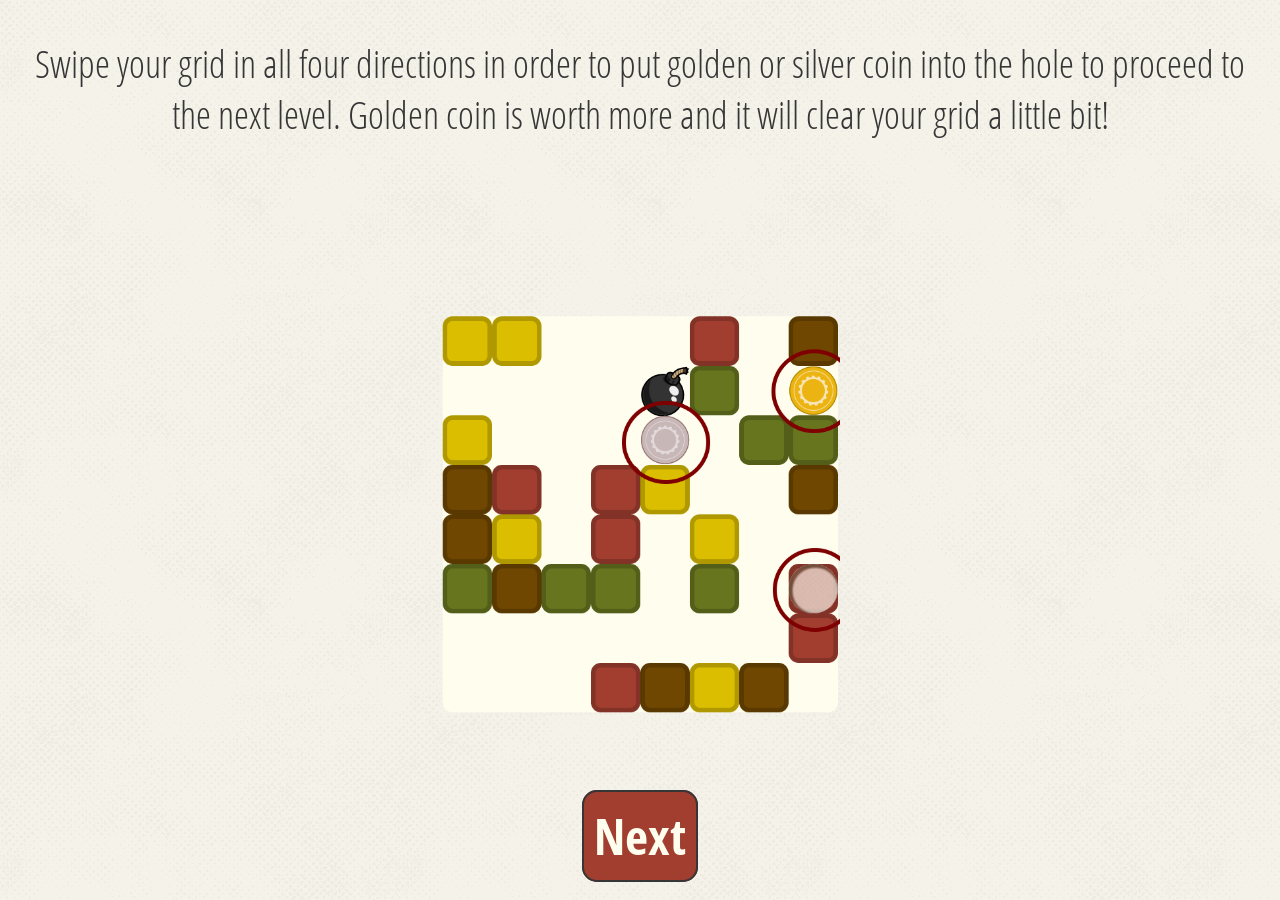
==== index.html @ 8c73f97e "urls changed for google play store urls" ====
<html ng-app>
<head>

	<!--
	Author: Jan Horvat (jan.horvat@gmail.com)
	Version: 0.2 (July 2014)
	-->

	<!--<meta name="viewport" content="width=device-width, initial-scale=1">-->
	<meta name="viewport" content="width=device-width, initial-scale=1.0, minimum-scale=1.0, maximum-scale=1.0, user-scalable=no" />

	<meta content="text/html;charset=utf-8" http-equiv="Content-Type">
	<meta content="utf-8" http-equiv="encoding">

	<link rel="stylesheet" href="css/app.css">
	<link href="css/fonts/font-awesome.min.css" rel="stylesheet">
	<title>Sieve Master</title>
	<style>

	</style>
</head>
<body>
<div class="wrapper">

	<div id="consoleWrapper">
		<table>
			<tr>
				<td class="left"><img id="logo" src="res/icon.png" width="30"/></td>
				<td><span id="appTitle">Sieve Master</span></td>
				<td class="right">
					<div class="consoleButton" id="buttonMenu"><i class="fa fa-ellipsis-v"></i></div>
				</td>
			</tr>
		</table>
	</div>

	<div id="grid" class="inactive"><div id="notification"></div></div>

	<div id="scoresWrapper">
		<div id="squaresBar">
			<div style="float: left;" class="consoleSmallSquare">
				Scores<br><div id="scoreCount">0</div>
			</div>
			<div style="float: center;" class="consoleSmallSquare">
				Best<br><div id="bestScores">0</div>
			</div>
			<div style="float: right;" class="consoleSmallSquare">
				Level<br><div id="level">1</div>
			</div>
		</div>
	</div>

	<div id="menu">
		<div class="popupInside">
			<div class="menuButton" id="buttonRestart" style="margin-top: 30px;">Restart</div><br>
			<div class="menuButton" id="buttonHelp">How to play</div><br>
			<div class="menuButton" id="buttonSound">Sounds ON</div><br>
			<div class="menuButton" id="buttonMusic">Music OFF</div><br>
			<div class="menuButton" id="buttonShare">Share</div><br>
			<div class="menuButton" id="buttonCloseMenu">Close menu</div>
			<div class="footerWrapper">
				<div class="footerInside">
					<a href="#" onclick="window.open('https://www.linkedin.com/pub/jan-horvat/47/291/590', '_system', 'location=yes');">Jan Horvat</a> ·
					<a href="#" onclick="window.open('https://www.linkedin.com/profile/view?id=178273059', '_system', 'location=yes');">Matic Verbančič</a> ·
					<a href="#" onclick="window.open('https://www.facebook.com/jan.zmitek?fref=ts', '_system', 'location=yes');">Jan Žmitek (music)</a>
				</div>
			</div>
		</div>
	</div>

	<div id="restartConfirmation">
		<div class="restartQuestion">Restart the game?</div>
		<div style="clear:both;"></div>
		<span class="restartYes close">Yep</span>&nbsp;&nbsp;&nbsp;&nbsp;&nbsp;<span class="close">No</span>
		<div style="clear:both;"></div><br><br>
		<span class="buttonRate close"><img src="svg/star.svg" width="30" height="30"/> Rate on <span class="platform"></span> <img src="svg/star.svg" width="30" height="30"/></span>
	</div>

	<div id="exitConfirmation">
		<div class="restartQuestion">Exit app?</div>
		<div style="clear:both;"></div>
		<span class="exitYes close">Yep</span>&nbsp;&nbsp;&nbsp;&nbsp;&nbsp;<span class="close">No</span>
		<div style="clear:both;"></div><br><br>
		<span class="buttonRate close"><img src="svg/star.svg" width="30" height="30"/> Rate on <span class="platform"></span> <img src="svg/star.svg" width="30" height="30"/></span>
	</div>

	<div id="tutorial1">
		<div class="popupInside" id="proceed1">
			<p>Swipe your grid in all four directions in order to put golden or silver coin into the hole to proceed to the next level. Golden coin is worth more and it will clear your grid a little bit!</p>
			<img class="tutorialImage" src="tutorial/tutorial1.png" />
			<div style="clear:both;"></div>
			<div class="buttonWrapper">
				<span id="next1">Next</span>
			</div>
		</div>
	</div>
	<div id="tutorial2">
		<div class="popupInside" id="proceed2">
			<p>If at least 3 blocks are adjacent, you can clear them by tapping on them.</p>
			<img class="tutorialImage" src="tutorial/tutorial2.png" />
			<div style="clear:both;"></div>
			<div class="buttonWrapper">
				<span id="next2">Next</span>
			</div>
		</div>
	</div>
	<div id="tutorial3">
		<div class="popupInside" id="proceed3">
			<p>Use bombs to clear multiple blocks. Color bombs clears blocks of certain colour, while black bomb clears blocks around it.</p>
			<img class="tutorialImage" src="tutorial/tutorial3.png" />
			<div style="clear:both;"></div>
			<div class="buttonWrapper">
				<span class="close">Got it!</span>
			</div>
		</div>
	</div>

	<!--<div id="ads"></div>-->

</div>


<script type='text/javascript' src="phonegap.js"></script>
<script type='text/javascript' src="lib/jquery/jquery.1.11.1.min.js"></script>
<script type='text/javascript' src="lib/jquery.mobile/jquery.mobile.custom.min.js"></script>
<script type='text/javascript' src="lib/fastclick/fastclick.js"></script>
<script type='text/javascript' src="lib/jquery.touchSwipe/jquery.touchSwipe.min.js"></script>
<script type='text/javascript' src="lib/jquery.transit/jquery.transit.min.js"></script>
<script type='text/javascript' src="js/index.js"></script>
<script type='text/javascript' src="js/sounds.js"></script>
<script type='text/javascript' src="js/clears.js"></script>
<script type='text/javascript' src="js/movements.js"></script>
<script type='text/javascript' src="js/placements.js"></script>
<script type='text/javascript' src="js/levels.js"></script>
<script type='text/javascript' src="js/app.js"></script>
<script type="text/javascript"> window.deviceReady = 0; initialize(); </script>

</body>
</html>
---- css/app.css ----
@font-face {
	font-family: OpenSansCondensed;
    src: url(fonts/OpenSans-CondLight.ttf);
}

@font-face {
	font-family: OpenSansCondensed;
    src: url(fonts/OpenSans-CondBold.ttf);
    font-weight: bold;
}

body {
	font-family: 'OpenSansCondensed', sans-serif;
	margin: 0px;
	background-color: #fffeee;
	color: #363636;
	-webkit-tap-highlight-color: rgba(0,0,0,0);

}

.wrapper, .ui-mobile .ui-page {
	background-color: #fffeee;	
	background-image: url('bg.png');
}

#consoleWrapper {
	font-size: 24px;
	margin: 0px auto;
	margin-bottom: 0px;
	text-align: center;
	padding: 5px 10px;
	background-color: #A23E2F;
	box-shadow: 0px 0px 5px 0px #6d5b45;
}

#appTitle {
	font-weight: bold;
		color: #fffeee;
}

table { 
	width: 100%; 
}

td { 
	float: left; 
}

td.right { 
	float: right; 
	color: #fffeee;
}​

.notLast {
	margin-right: 3%;
}

#scoresWrapper {
	background-color: #A23E2F;
	margin: 0 auto; 
	position: absolute; 
	box-shadow: 0px 0px 5px 0px #6d5b45;
	bottom: 0px; 
	left: 0px; 
	width: 100%;
}

#squaresBar {
	padding: 10px;
	text-align: center;
}

.consoleSmallSquare {
	display: inline-block;
	width: 28%;
	padding: 0px 5px;
	background-color: #fffeee;
}

#scoreCount, #bestScores, #level {
	font-weight: bold;
}

#restartConfirmation, #exitConfirmation {
	position: absolute;
	width: 100%;
	height: 100%;
	text-align: center;
	background-image: url('bg.png');
	display: none;
	opacity: 0.9;
	top: 0px;
	z-index: 6;
}

.restartQuestion {
	margin-top: 20%;
	margin-bottom: 30px;
}

#tutorial1, #tutorial2, #tutorial3, #menu {
	position: absolute;
	width: 100%;
	height: 100%;
	text-align: center;
	background-image: url('bg.png');
	display: none;
	opacity: 1;
	top: 0px;
	z-index: 6;
	float: center;
}

.popupInside {
	margin: 15px;
}

.close, #next1, #next2 {
	font-weight: bold;
	border: 2px solid #363636;
	padding: 10px;
	background-color: #A23E2F;
	color: #fffeee;
	cursor: pointer;
}

.buttonWrapper {
	margin: 0 auto; 
	position: absolute; 
	bottom: 30px; 
	left: 0px; 
	width: 100%;
}

.tutorialImage {
	opacity: 10;
}

.menuButton {
	font-weight: bold;
	border: 2px solid #363636;
	background-color: #A23E2F;
	color: #fffeee;
	cursor: pointer;
	width: 70%;
	margin: 0px auto;
}

#notification {
	position: absolute;
	text-align: center;
	width: 100%;
	font-weight: bold;
	text-shadow: -1px 0 black, 0 1px black, 1px 0 black, 0 -1px black;
	color: #fffeee;
	right: 5px;
	z-index: 5;
	display: none;
}

#grid {
	width: 500px;
	height: 500px;
	background-color: #fffeee;
	margin: 0px auto;
	display: none;
}

.block {
	position:absolute;
	width:50px;
	height: 50px;
	z-index: 1;
	box-sizing:border-box;
	-moz-box-sizing:border-box;
	-webkit-box-sizing:border-box;
}

.nugget {
	z-index: 3;
}

.hole {
	position:absolute;
	width:50px;
	height: 50px;
	/*box-shadow: inset 5px 5px 5px 5px #6d5b45;*/
	background-image: url('bg.png');
	-moz-border-radius: 360px;
	border-radius: 360px;
	z-index: 2;
	opacity: 0.7;
}
		
.bomb {
	z-index: 3;
}

@-moz-keyframes appear {
	0% {
		transform: scale(0);    
		opacity: 0.75;
	}
	50% {
		transform: scale(1.2);    
		opacity: 1.0;
	}
	100% { 
		transform: scale(1);    
		opacity: 1.0;
	}
}

@-webkit-keyframes appear {
  from {
	-webkit-transform: scale(0);
	opacity: 0.75;
  }
  50% {
	-webkit-transform: scale(1.2);
	opacity: 1.0;
  }
  to { 
	-webkit-transform: scale(1);
	opacity: 1.0;
  }
}

.appear { 
	animation-name: appear; 
	animation-duration: 0.2s; 
	animation-iteration-count: 1;
	-webkit-animation-name: appear; 
	-webkit-animation-duration: 0.2s; 
	-webkit-animation-iteration-count: 1; 
}
	
@-moz-keyframes destroy {
	0% {
		transform: scale(1.0);    
		opacity: 0.75;
	}
	50% {
		transform: scale(1.3);    
		opacity: 1.0;
	}
	100% { 
		transform: scale(0);    
		opacity: 0.75;
	}
}

@-webkit-keyframes destroy {
	from {
		-webkit-transform: scale(1.0);
		opacity: 0.75;
	}
	50% {
		-webkit-transform: scale(1.3);
		opacity: 1;
	}
	to { 
		-webkit-transform: scale(0);
		opacity: 0.75;
	}
}

.destroy { 
	animation-name: destroy; 
	animation-duration: 0.5s; 
	animation-iteration-count: 1;
	-webkit-animation-name: destroy; 
	-webkit-animation-duration: 0.3s; 
	-webkit-animation-iteration-count: 1; 
}

.footerWrapper {
	background-color: #A23E2F;
	padding: 10px 0px;
	box-shadow: 0px 0px 5px 0px #6d5b45;
	margin: 0 auto; 
	position: absolute; 
	bottom: 0px; 
	left: 0px; 
	width: 100%;
}

.footerInside {
	color: #fffeee;
	margin: 0 auto;
}

.footerInside a {
	color: #fffeee;
	text-decoration: none;
}

/*#ads {
	margin: 0 auto;
	width: 100%;
	left: 0px;
	text-align:center;
	text-align:-webkit-center;
	position: absolute;
	bottom: 0px;
}*/

.clear {
	clear:both;
}

*:not(input):not(textarea) {
	-webkit-user-select: none; /* disable selection/Copy of UIWebView */
	-webkit-touch-callout: none; /* disable the IOS popup when long-press on a link */
}
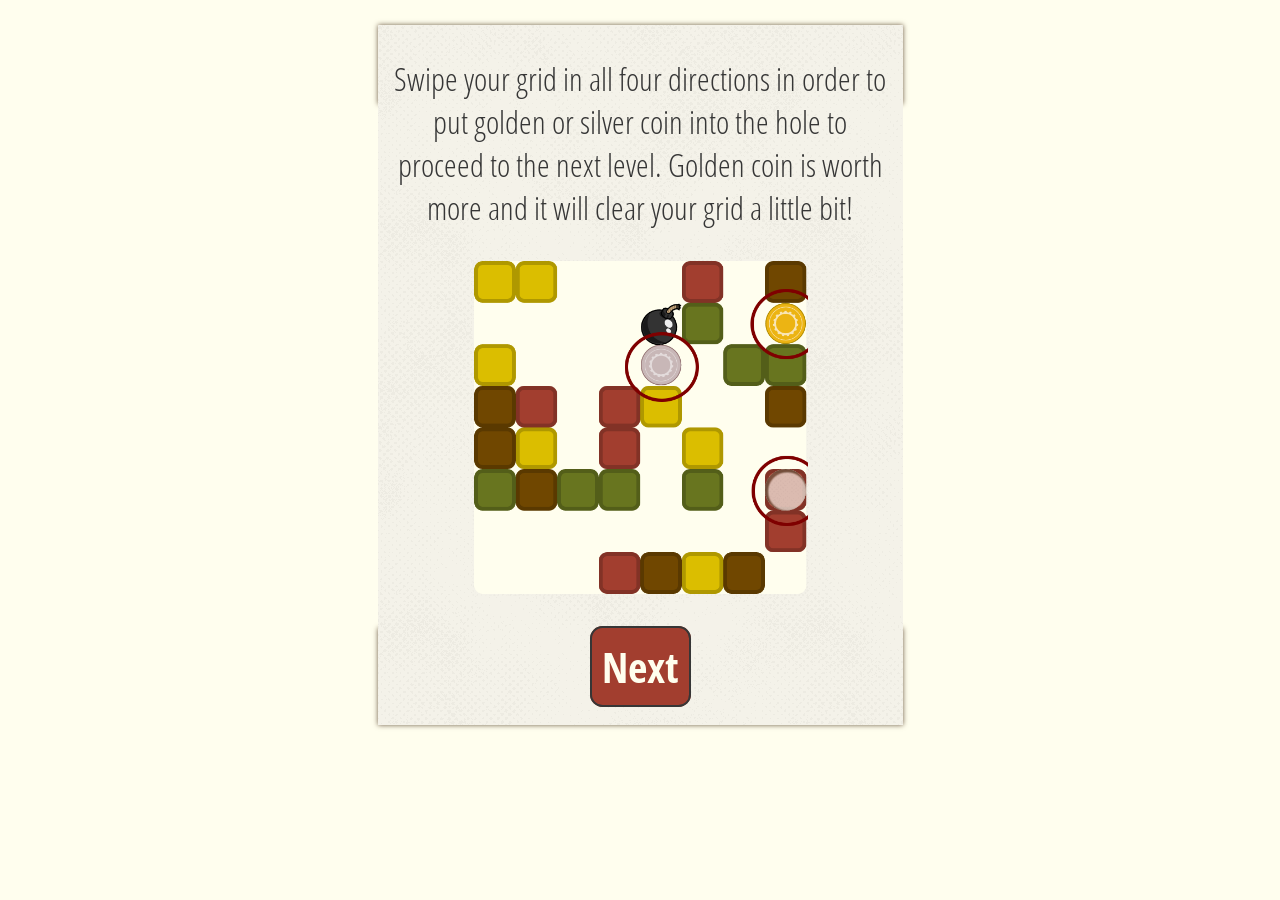
==== commit 5b0823f2: "fixed for desktop" ====
--- a/index.html
+++ b/index.html
@@ -20,6 +20,7 @@
 	</style>
 </head>
 <body>
+<div class="web-wrapper">
 <div class="wrapper">
 
 	<div id="consoleWrapper">
@@ -56,13 +57,11 @@
 			<div class="menuButton" id="buttonHelp">How to play</div><br>
 			<div class="menuButton" id="buttonSound">Sounds ON</div><br>
 			<div class="menuButton" id="buttonMusic">Music OFF</div><br>
-			<div class="menuButton" id="buttonShare">Share</div><br>
+			<!--<div class="menuButton" id="buttonShare">Share</div><br>-->
 			<div class="menuButton" id="buttonCloseMenu">Close menu</div>
 			<div class="footerWrapper">
 				<div class="footerInside">
-					<a href="#" onclick="window.open('https://www.linkedin.com/pub/jan-horvat/47/291/590', '_system', 'location=yes');">Jan Horvat</a> ·
-					<a href="#" onclick="window.open('https://www.linkedin.com/profile/view?id=178273059', '_system', 'location=yes');">Matic Verbančič</a> ·
-					<a href="#" onclick="window.open('https://www.facebook.com/jan.zmitek?fref=ts', '_system', 'location=yes');">Jan Žmitek (music)</a>
+					<a href="#" onclick="window.open('https://www.linkedin.com/pub/jan-horvat/47/291/590', '_system', 'location=yes');">Jan Horvat</a>
 				</div>
 			</div>
 		</div>
@@ -72,8 +71,8 @@
 		<div class="restartQuestion">Restart the game?</div>
 		<div style="clear:both;"></div>
 		<span class="restartYes close">Yep</span>&nbsp;&nbsp;&nbsp;&nbsp;&nbsp;<span class="close">No</span>
-		<div style="clear:both;"></div><br><br>
-		<span class="buttonRate close"><img src="svg/star.svg" width="30" height="30"/> Rate on <span class="platform"></span> <img src="svg/star.svg" width="30" height="30"/></span>
+		<!--<div style="clear:both;"></div><br><br>
+		<span class="buttonRate close"><img src="svg/star.svg" width="30" height="30"/> Rate on <span class="platform"></span> <img src="svg/star.svg" width="30" height="30"/></span>-->
 	</div>
 
 	<div id="exitConfirmation">
@@ -118,9 +117,10 @@
 	<!--<div id="ads"></div>-->
 
 </div>
+</div>
 
 
-<script type='text/javascript' src="phonegap.js"></script>
+<!--<script type='text/javascript' src="phonegap.js"></script>-->
 <script type='text/javascript' src="lib/jquery/jquery.1.11.1.min.js"></script>
 <script type='text/javascript' src="lib/jquery.mobile/jquery.mobile.custom.min.js"></script>
 <script type='text/javascript' src="lib/fastclick/fastclick.js"></script>
--- a/css/app.css
+++ b/css/app.css
@@ -18,8 +18,14 @@
 
 }
 
+.web-wrapper {
+	max-width: 525px;
+	margin: 0 auto;
+	padding: 25px;
+}
+
 .wrapper, .ui-mobile .ui-page {
-	background-color: #fffeee;	
+	background-color: #fffeee;
 	background-image: url('bg.png');
 }
 
@@ -38,16 +44,16 @@
 		color: #fffeee;
 }
 
-table { 
-	width: 100%; 
-}
-
-td { 
-	float: left; 
-}
-
-td.right { 
-	float: right; 
+table {
+	width: 100%;
+}
+
+td {
+	float: left;
+}
+
+td.right {
+	float: right;
 	color: #fffeee;
 }​
 
@@ -57,11 +63,11 @@
 
 #scoresWrapper {
 	background-color: #A23E2F;
-	margin: 0 auto; 
-	position: absolute; 
+	margin: 0 auto;
+
 	box-shadow: 0px 0px 5px 0px #6d5b45;
-	bottom: 0px; 
-	left: 0px; 
+	bottom: 0px;
+	left: 0px;
 	width: 100%;
 }
 
@@ -84,7 +90,10 @@
 #restartConfirmation, #exitConfirmation {
 	position: absolute;
 	width: 100%;
+	max-width: 525px;
 	height: 100%;
+	max-height: 700px;
+	margin-top: 25px;
 	text-align: center;
 	background-image: url('bg.png');
 	display: none;
@@ -102,6 +111,9 @@
 	position: absolute;
 	width: 100%;
 	height: 100%;
+	max-width: 525px;
+	max-height: 700px;
+	margin-top: 25px;
 	text-align: center;
 	background-image: url('bg.png');
 	display: none;
@@ -125,10 +137,10 @@
 }
 
 .buttonWrapper {
-	margin: 0 auto; 
-	position: absolute; 
-	bottom: 30px; 
-	left: 0px; 
+	margin: 0 auto;
+	position: absolute;
+	bottom: 30px;
+	left: 0px;
 	width: 100%;
 }
 
@@ -191,22 +203,22 @@
 	z-index: 2;
 	opacity: 0.7;
 }
-		
+
 .bomb {
 	z-index: 3;
 }
 
 @-moz-keyframes appear {
 	0% {
-		transform: scale(0);    
+		transform: scale(0);
 		opacity: 0.75;
 	}
 	50% {
-		transform: scale(1.2);    
+		transform: scale(1.2);
 		opacity: 1.0;
 	}
-	100% { 
-		transform: scale(1);    
+	100% {
+		transform: scale(1);
 		opacity: 1.0;
 	}
 }
@@ -220,32 +232,32 @@
 	-webkit-transform: scale(1.2);
 	opacity: 1.0;
   }
-  to { 
+  to {
 	-webkit-transform: scale(1);
 	opacity: 1.0;
   }
 }
 
-.appear { 
-	animation-name: appear; 
-	animation-duration: 0.2s; 
+.appear {
+	animation-name: appear;
+	animation-duration: 0.2s;
 	animation-iteration-count: 1;
-	-webkit-animation-name: appear; 
-	-webkit-animation-duration: 0.2s; 
-	-webkit-animation-iteration-count: 1; 
-}
-	
+	-webkit-animation-name: appear;
+	-webkit-animation-duration: 0.2s;
+	-webkit-animation-iteration-count: 1;
+}
+
 @-moz-keyframes destroy {
 	0% {
-		transform: scale(1.0);    
+		transform: scale(1.0);
 		opacity: 0.75;
 	}
 	50% {
-		transform: scale(1.3);    
+		transform: scale(1.3);
 		opacity: 1.0;
 	}
-	100% { 
-		transform: scale(0);    
+	100% {
+		transform: scale(0);
 		opacity: 0.75;
 	}
 }
@@ -259,29 +271,29 @@
 		-webkit-transform: scale(1.3);
 		opacity: 1;
 	}
-	to { 
+	to {
 		-webkit-transform: scale(0);
 		opacity: 0.75;
 	}
 }
 
-.destroy { 
-	animation-name: destroy; 
-	animation-duration: 0.5s; 
+.destroy {
+	animation-name: destroy;
+	animation-duration: 0.5s;
 	animation-iteration-count: 1;
-	-webkit-animation-name: destroy; 
-	-webkit-animation-duration: 0.3s; 
-	-webkit-animation-iteration-count: 1; 
+	-webkit-animation-name: destroy;
+	-webkit-animation-duration: 0.3s;
+	-webkit-animation-iteration-count: 1;
 }
 
 .footerWrapper {
 	background-color: #A23E2F;
 	padding: 10px 0px;
 	box-shadow: 0px 0px 5px 0px #6d5b45;
-	margin: 0 auto; 
-	position: absolute; 
-	bottom: 0px; 
-	left: 0px; 
+	margin: 0 auto;
+	position: absolute;
+	bottom: 0px;
+	left: 0px;
 	width: 100%;
 }
 
@@ -312,4 +324,4 @@
 *:not(input):not(textarea) {
 	-webkit-user-select: none; /* disable selection/Copy of UIWebView */
 	-webkit-touch-callout: none; /* disable the IOS popup when long-press on a link */
-} 
+}
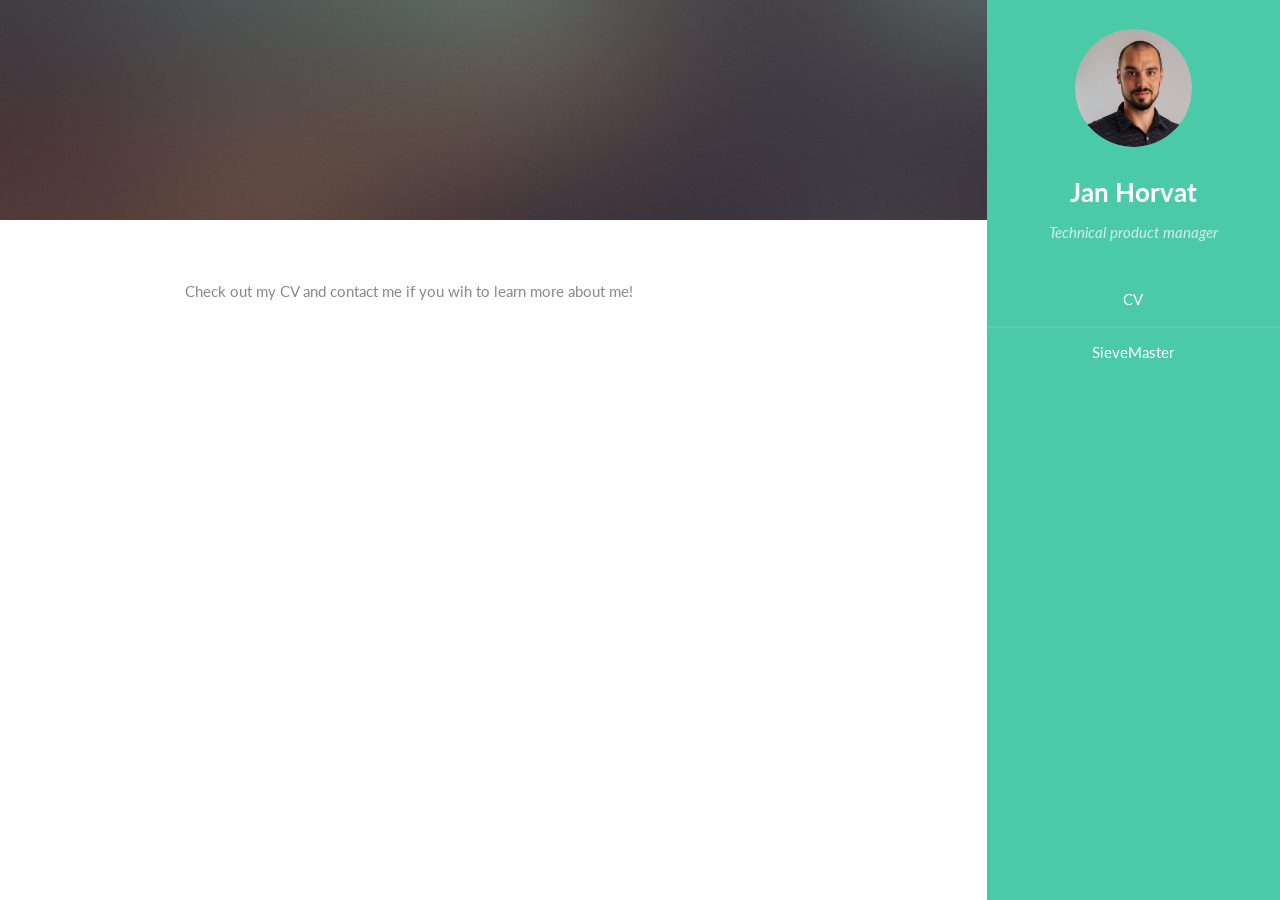
==== commit caac05dc: "personal homepage added in front of game" ====
--- a/index.html
+++ b/index.html
@@ -1,139 +1,44 @@
-<html ng-app>
-<head>
-
-	<!--
-	Author: Jan Horvat (jan.horvat@gmail.com)
-	Version: 0.2 (July 2014)
-	-->
-
-	<!--<meta name="viewport" content="width=device-width, initial-scale=1">-->
-	<meta name="viewport" content="width=device-width, initial-scale=1.0, minimum-scale=1.0, maximum-scale=1.0, user-scalable=no" />
-
-	<meta content="text/html;charset=utf-8" http-equiv="Content-Type">
-	<meta content="utf-8" http-equiv="encoding">
-
-	<link rel="stylesheet" href="css/app.css">
-	<link href="css/fonts/font-awesome.min.css" rel="stylesheet">
-	<title>Sieve Master</title>
-	<style>
-
-	</style>
-</head>
-<body>
-<div class="web-wrapper">
-<div class="wrapper">
-
-	<div id="consoleWrapper">
-		<table>
-			<tr>
-				<td class="left"><img id="logo" src="res/icon.png" width="30"/></td>
-				<td><span id="appTitle">Sieve Master</span></td>
-				<td class="right">
-					<div class="consoleButton" id="buttonMenu"><i class="fa fa-ellipsis-v"></i></div>
-				</td>
-			</tr>
-		</table>
-	</div>
-
-	<div id="grid" class="inactive"><div id="notification"></div></div>
-
-	<div id="scoresWrapper">
-		<div id="squaresBar">
-			<div style="float: left;" class="consoleSmallSquare">
-				Scores<br><div id="scoreCount">0</div>
-			</div>
-			<div style="float: center;" class="consoleSmallSquare">
-				Best<br><div id="bestScores">0</div>
-			</div>
-			<div style="float: right;" class="consoleSmallSquare">
-				Level<br><div id="level">1</div>
-			</div>
-		</div>
-	</div>
-
-	<div id="menu">
-		<div class="popupInside">
-			<div class="menuButton" id="buttonRestart" style="margin-top: 30px;">Restart</div><br>
-			<div class="menuButton" id="buttonHelp">How to play</div><br>
-			<div class="menuButton" id="buttonSound">Sounds ON</div><br>
-			<div class="menuButton" id="buttonMusic">Music OFF</div><br>
-			<!--<div class="menuButton" id="buttonShare">Share</div><br>-->
-			<div class="menuButton" id="buttonCloseMenu">Close menu</div>
-			<div class="footerWrapper">
-				<div class="footerInside">
-					<a href="#" onclick="window.open('https://www.linkedin.com/pub/jan-horvat/47/291/590', '_system', 'location=yes');">Jan Horvat</a>
-				</div>
-			</div>
-		</div>
-	</div>
-
-	<div id="restartConfirmation">
-		<div class="restartQuestion">Restart the game?</div>
-		<div style="clear:both;"></div>
-		<span class="restartYes close">Yep</span>&nbsp;&nbsp;&nbsp;&nbsp;&nbsp;<span class="close">No</span>
-		<!--<div style="clear:both;"></div><br><br>
-		<span class="buttonRate close"><img src="svg/star.svg" width="30" height="30"/> Rate on <span class="platform"></span> <img src="svg/star.svg" width="30" height="30"/></span>-->
-	</div>
-
-	<div id="exitConfirmation">
-		<div class="restartQuestion">Exit app?</div>
-		<div style="clear:both;"></div>
-		<span class="exitYes close">Yep</span>&nbsp;&nbsp;&nbsp;&nbsp;&nbsp;<span class="close">No</span>
-		<div style="clear:both;"></div><br><br>
-		<span class="buttonRate close"><img src="svg/star.svg" width="30" height="30"/> Rate on <span class="platform"></span> <img src="svg/star.svg" width="30" height="30"/></span>
-	</div>
-
-	<div id="tutorial1">
-		<div class="popupInside" id="proceed1">
-			<p>Swipe your grid in all four directions in order to put golden or silver coin into the hole to proceed to the next level. Golden coin is worth more and it will clear your grid a little bit!</p>
-			<img class="tutorialImage" src="tutorial/tutorial1.png" />
-			<div style="clear:both;"></div>
-			<div class="buttonWrapper">
-				<span id="next1">Next</span>
-			</div>
-		</div>
-	</div>
-	<div id="tutorial2">
-		<div class="popupInside" id="proceed2">
-			<p>If at least 3 blocks are adjacent, you can clear them by tapping on them.</p>
-			<img class="tutorialImage" src="tutorial/tutorial2.png" />
-			<div style="clear:both;"></div>
-			<div class="buttonWrapper">
-				<span id="next2">Next</span>
-			</div>
-		</div>
-	</div>
-	<div id="tutorial3">
-		<div class="popupInside" id="proceed3">
-			<p>Use bombs to clear multiple blocks. Color bombs clears blocks of certain colour, while black bomb clears blocks around it.</p>
-			<img class="tutorialImage" src="tutorial/tutorial3.png" />
-			<div style="clear:both;"></div>
-			<div class="buttonWrapper">
-				<span class="close">Got it!</span>
-			</div>
-		</div>
-	</div>
-
-	<!--<div id="ads"></div>-->
-
-</div>
-</div>
-
-
-<!--<script type='text/javascript' src="phonegap.js"></script>-->
-<script type='text/javascript' src="lib/jquery/jquery.1.11.1.min.js"></script>
-<script type='text/javascript' src="lib/jquery.mobile/jquery.mobile.custom.min.js"></script>
-<script type='text/javascript' src="lib/fastclick/fastclick.js"></script>
-<script type='text/javascript' src="lib/jquery.touchSwipe/jquery.touchSwipe.min.js"></script>
-<script type='text/javascript' src="lib/jquery.transit/jquery.transit.min.js"></script>
-<script type='text/javascript' src="js/index.js"></script>
-<script type='text/javascript' src="js/sounds.js"></script>
-<script type='text/javascript' src="js/clears.js"></script>
-<script type='text/javascript' src="js/movements.js"></script>
-<script type='text/javascript' src="js/placements.js"></script>
-<script type='text/javascript' src="js/levels.js"></script>
-<script type='text/javascript' src="js/app.js"></script>
-<script type="text/javascript"> window.deviceReady = 0; initialize(); </script>
-
-</body>
-</html>
+<!DOCTYPE HTML>
+<!--
+	Read Only by HTML5 UP
+	html5up.net | @ajlkn
+	Free for personal and commercial use under the CCA 3.0 license (html5up.net/license)
+-->
+<html>
+	<head>
+		<title>Jan Horvat</title>
+		<meta charset="utf-8" />
+		<meta name="viewport" content="width=device-width, initial-scale=1" />
+		<!--[if lte IE 8]><script src="assets/js/ie/html5shiv.js"></script><![endif]-->
+		<link rel="stylesheet" href="assets/css/main.css" />
+		<!--[if lte IE 8]><link rel="stylesheet" href="assets/css/ie8.css" /><![endif]-->
+	</head>
+	<body>
+
+		<!-- Header -->
+			<section id="header">
+				<header>
+					<span class="image avatar"><img src="images/avatar.jpg" alt="" /></span>
+					<h1 id="logo">Jan Horvat</h1>
+					<p>Technical product manager</p>
+				</header>
+				<nav id="nav">
+					<ul>
+            <li><a target="_blank" href="http://janhorvat.com/jan-horvat-cv.pdf">CV</a></li>
+						<li><a target="_blank" href="http://janhorvat.com/sievemaster">SieveMaster</a></li>
+					</ul>
+				</nav>
+			</section>
+
+			<div id="wrapper">
+					<div id="main">
+							<section id="one">
+								<div class="container">
+									<p>Check out my CV and contact me if you wih to learn more about me!</p>
+								</div>
+							</section>
+					</div>
+			</div>
+
+	</body>
+</html>
--- a/assets/css/main.css
+++ b/assets/css/main.css
@@ -0,0 +1,3090 @@
+@import url("font-awesome.min.css");
+@import url("https://fonts.googleapis.com/css?family=Lato:400,400italic,700,700italic|Source+Code+Pro:400");
+
+/*
+	Read Only by HTML5 UP
+	html5up.net | @ajlkn
+	Free for personal and commercial use under the CCA 3.0 license (html5up.net/license)
+*/
+
+/* Reset */
+
+	html, body, div, span, applet, object, iframe, h1, h2, h3, h4, h5, h6, p, blockquote, pre, a, abbr, acronym, address, big, cite, code, del, dfn, em, img, ins, kbd, q, s, samp, small, strike, strong, sub, sup, tt, var, b, u, i, center, dl, dt, dd, ol, ul, li, fieldset, form, label, legend, table, caption, tbody, tfoot, thead, tr, th, td, article, aside, canvas, details, embed, figure, figcaption, footer, header, hgroup, menu, nav, output, ruby, section, summary, time, mark, audio, video {
+		margin: 0;
+		padding: 0;
+		border: 0;
+		font-size: 100%;
+		font: inherit;
+		vertical-align: baseline;
+	}
+
+	article, aside, details, figcaption, figure, footer, header, hgroup, menu, nav, section {
+		display: block;
+	}
+
+	body {
+		line-height: 1;
+	}
+
+	ol, ul {
+		list-style: none;
+	}
+
+	blockquote, q {
+		quotes: none;
+	}
+
+	blockquote:before, blockquote:after, q:before, q:after {
+		content: '';
+		content: none;
+	}
+
+	table {
+		border-collapse: collapse;
+		border-spacing: 0;
+	}
+
+	body {
+		-webkit-text-size-adjust: none;
+	}
+
+/* Box Model */
+
+	*, *:before, *:after {
+		-moz-box-sizing: border-box;
+		-webkit-box-sizing: border-box;
+		box-sizing: border-box;
+	}
+
+/* Containers */
+
+	.container {
+		margin-left: auto;
+		margin-right: auto;
+	}
+
+	.container.\31 25\25 {
+		width: 100%;
+		max-width: 56.25em;
+		min-width: 45em;
+	}
+
+	.container.\37 5\25 {
+		width: 33.75em;
+	}
+
+	.container.\35 0\25 {
+		width: 22.5em;
+	}
+
+	.container.\32 5\25 {
+		width: 11.25em;
+	}
+
+	.container {
+		width: 45em;
+	}
+
+	@media screen and (max-width: 1680px) {
+
+		.container.\31 25\25 {
+			width: 100%;
+			max-width: 56.25em;
+			min-width: 45em;
+		}
+
+		.container.\37 5\25 {
+			width: 33.75em;
+		}
+
+		.container.\35 0\25 {
+			width: 22.5em;
+		}
+
+		.container.\32 5\25 {
+			width: 11.25em;
+		}
+
+		.container {
+			width: 45em;
+		}
+
+	}
+
+	@media screen and (max-width: 1280px) {
+
+		.container.\31 25\25 {
+			width: 100%;
+			max-width: 52.5em;
+			min-width: 42em;
+		}
+
+		.container.\37 5\25 {
+			width: 31.5em;
+		}
+
+		.container.\35 0\25 {
+			width: 21em;
+		}
+
+		.container.\32 5\25 {
+			width: 10.5em;
+		}
+
+		.container {
+			width: 42em;
+		}
+
+	}
+
+	@media screen and (max-width: 1024px) {
+
+		.container.\31 25\25 {
+			width: 100%;
+			max-width: 106.25%;
+			min-width: 85%;
+		}
+
+		.container.\37 5\25 {
+			width: 63.75%;
+		}
+
+		.container.\35 0\25 {
+			width: 42.5%;
+		}
+
+		.container.\32 5\25 {
+			width: 21.25%;
+		}
+
+		.container {
+			width: 85% !important;
+		}
+
+	}
+
+	@media screen and (max-width: 736px) {
+
+		.container.\31 25\25 {
+			width: 100%;
+			max-width: 112.5%;
+			min-width: 90%;
+		}
+
+		.container.\37 5\25 {
+			width: 67.5%;
+		}
+
+		.container.\35 0\25 {
+			width: 45%;
+		}
+
+		.container.\32 5\25 {
+			width: 22.5%;
+		}
+
+		.container {
+			width: 90% !important;
+		}
+
+	}
+
+	@media screen and (max-width: 480px) {
+
+		.container.\31 25\25 {
+			width: 100%;
+			max-width: 112.5%;
+			min-width: 90%;
+		}
+
+		.container.\37 5\25 {
+			width: 67.5%;
+		}
+
+		.container.\35 0\25 {
+			width: 45%;
+		}
+
+		.container.\32 5\25 {
+			width: 22.5%;
+		}
+
+		.container {
+			width: 90% !important;
+		}
+
+	}
+
+/* Grid */
+
+	.row {
+		border-bottom: solid 1px transparent;
+		-moz-box-sizing: border-box;
+		-webkit-box-sizing: border-box;
+		box-sizing: border-box;
+	}
+
+	.row > * {
+		float: left;
+		-moz-box-sizing: border-box;
+		-webkit-box-sizing: border-box;
+		box-sizing: border-box;
+	}
+
+	.row:after, .row:before {
+		content: '';
+		display: block;
+		clear: both;
+		height: 0;
+	}
+
+	.row.uniform > * > :first-child {
+		margin-top: 0;
+	}
+
+	.row.uniform > * > :last-child {
+		margin-bottom: 0;
+	}
+
+	.row.\30 \25 > * {
+		padding: 0 0 0 0em;
+	}
+
+	.row.\30 \25 {
+		margin: 0 0 -1px 0em;
+	}
+
+	.row.uniform.\30 \25 > * {
+		padding: 0em 0 0 0em;
+	}
+
+	.row.uniform.\30 \25 {
+		margin: 0em 0 -1px 0em;
+	}
+
+	.row > * {
+		padding: 0 0 0 2em;
+	}
+
+	.row {
+		margin: 0 0 -1px -2em;
+	}
+
+	.row.uniform > * {
+		padding: 2em 0 0 2em;
+	}
+
+	.row.uniform {
+		margin: -2em 0 -1px -2em;
+	}
+
+	.row.\32 00\25 > * {
+		padding: 0 0 0 4em;
+	}
+
+	.row.\32 00\25 {
+		margin: 0 0 -1px -4em;
+	}
+
+	.row.uniform.\32 00\25 > * {
+		padding: 4em 0 0 4em;
+	}
+
+	.row.uniform.\32 00\25 {
+		margin: -4em 0 -1px -4em;
+	}
+
+	.row.\31 50\25 > * {
+		padding: 0 0 0 3em;
+	}
+
+	.row.\31 50\25 {
+		margin: 0 0 -1px -3em;
+	}
+
+	.row.uniform.\31 50\25 > * {
+		padding: 3em 0 0 3em;
+	}
+
+	.row.uniform.\31 50\25 {
+		margin: -3em 0 -1px -3em;
+	}
+
+	.row.\35 0\25 > * {
+		padding: 0 0 0 1em;
+	}
+
+	.row.\35 0\25 {
+		margin: 0 0 -1px -1em;
+	}
+
+	.row.uniform.\35 0\25 > * {
+		padding: 1em 0 0 1em;
+	}
+
+	.row.uniform.\35 0\25 {
+		margin: -1em 0 -1px -1em;
+	}
+
+	.row.\32 5\25 > * {
+		padding: 0 0 0 0.5em;
+	}
+
+	.row.\32 5\25 {
+		margin: 0 0 -1px -0.5em;
+	}
+
+	.row.uniform.\32 5\25 > * {
+		padding: 0.5em 0 0 0.5em;
+	}
+
+	.row.uniform.\32 5\25 {
+		margin: -0.5em 0 -1px -0.5em;
+	}
+
+	.\31 2u, .\31 2u\24 {
+		width: 100%;
+		clear: none;
+		margin-left: 0;
+	}
+
+	.\31 1u, .\31 1u\24 {
+		width: 91.6666666667%;
+		clear: none;
+		margin-left: 0;
+	}
+
+	.\31 0u, .\31 0u\24 {
+		width: 83.3333333333%;
+		clear: none;
+		margin-left: 0;
+	}
+
+	.\39 u, .\39 u\24 {
+		width: 75%;
+		clear: none;
+		margin-left: 0;
+	}
+
+	.\38 u, .\38 u\24 {
+		width: 66.6666666667%;
+		clear: none;
+		margin-left: 0;
+	}
+
+	.\37 u, .\37 u\24 {
+		width: 58.3333333333%;
+		clear: none;
+		margin-left: 0;
+	}
+
+	.\36 u, .\36 u\24 {
+		width: 50%;
+		clear: none;
+		margin-left: 0;
+	}
+
+	.\35 u, .\35 u\24 {
+		width: 41.6666666667%;
+		clear: none;
+		margin-left: 0;
+	}
+
+	.\34 u, .\34 u\24 {
+		width: 33.3333333333%;
+		clear: none;
+		margin-left: 0;
+	}
+
+	.\33 u, .\33 u\24 {
+		width: 25%;
+		clear: none;
+		margin-left: 0;
+	}
+
+	.\32 u, .\32 u\24 {
+		width: 16.6666666667%;
+		clear: none;
+		margin-left: 0;
+	}
+
+	.\31 u, .\31 u\24 {
+		width: 8.3333333333%;
+		clear: none;
+		margin-left: 0;
+	}
+
+	.\31 2u\24 + *,
+	.\31 1u\24 + *,
+	.\31 0u\24 + *,
+	.\39 u\24 + *,
+	.\38 u\24 + *,
+	.\37 u\24 + *,
+	.\36 u\24 + *,
+	.\35 u\24 + *,
+	.\34 u\24 + *,
+	.\33 u\24 + *,
+	.\32 u\24 + *,
+	.\31 u\24 + * {
+		clear: left;
+	}
+
+	.\-11u {
+		margin-left: 91.66667%;
+	}
+
+	.\-10u {
+		margin-left: 83.33333%;
+	}
+
+	.\-9u {
+		margin-left: 75%;
+	}
+
+	.\-8u {
+		margin-left: 66.66667%;
+	}
+
+	.\-7u {
+		margin-left: 58.33333%;
+	}
+
+	.\-6u {
+		margin-left: 50%;
+	}
+
+	.\-5u {
+		margin-left: 41.66667%;
+	}
+
+	.\-4u {
+		margin-left: 33.33333%;
+	}
+
+	.\-3u {
+		margin-left: 25%;
+	}
+
+	.\-2u {
+		margin-left: 16.66667%;
+	}
+
+	.\-1u {
+		margin-left: 8.33333%;
+	}
+
+	@media screen and (max-width: 1680px) {
+
+		.row > * {
+			padding: 0 0 0 2em;
+		}
+
+		.row {
+			margin: 0 0 -1px -2em;
+		}
+
+		.row.uniform > * {
+			padding: 2em 0 0 2em;
+		}
+
+		.row.uniform {
+			margin: -2em 0 -1px -2em;
+		}
+
+		.row.\32 00\25 > * {
+			padding: 0 0 0 4em;
+		}
+
+		.row.\32 00\25 {
+			margin: 0 0 -1px -4em;
+		}
+
+		.row.uniform.\32 00\25 > * {
+			padding: 4em 0 0 4em;
+		}
+
+		.row.uniform.\32 00\25 {
+			margin: -4em 0 -1px -4em;
+		}
+
+		.row.\31 50\25 > * {
+			padding: 0 0 0 3em;
+		}
+
+		.row.\31 50\25 {
+			margin: 0 0 -1px -3em;
+		}
+
+		.row.uniform.\31 50\25 > * {
+			padding: 3em 0 0 3em;
+		}
+
+		.row.uniform.\31 50\25 {
+			margin: -3em 0 -1px -3em;
+		}
+
+		.row.\35 0\25 > * {
+			padding: 0 0 0 1em;
+		}
+
+		.row.\35 0\25 {
+			margin: 0 0 -1px -1em;
+		}
+
+		.row.uniform.\35 0\25 > * {
+			padding: 1em 0 0 1em;
+		}
+
+		.row.uniform.\35 0\25 {
+			margin: -1em 0 -1px -1em;
+		}
+
+		.row.\32 5\25 > * {
+			padding: 0 0 0 0.5em;
+		}
+
+		.row.\32 5\25 {
+			margin: 0 0 -1px -0.5em;
+		}
+
+		.row.uniform.\32 5\25 > * {
+			padding: 0.5em 0 0 0.5em;
+		}
+
+		.row.uniform.\32 5\25 {
+			margin: -0.5em 0 -1px -0.5em;
+		}
+
+		.\31 2u\28xlarge\29, .\31 2u\24\28xlarge\29 {
+			width: 100%;
+			clear: none;
+			margin-left: 0;
+		}
+
+		.\31 1u\28xlarge\29, .\31 1u\24\28xlarge\29 {
+			width: 91.6666666667%;
+			clear: none;
+			margin-left: 0;
+		}
+
+		.\31 0u\28xlarge\29, .\31 0u\24\28xlarge\29 {
+			width: 83.3333333333%;
+			clear: none;
+			margin-left: 0;
+		}
+
+		.\39 u\28xlarge\29, .\39 u\24\28xlarge\29 {
+			width: 75%;
+			clear: none;
+			margin-left: 0;
+		}
+
+		.\38 u\28xlarge\29, .\38 u\24\28xlarge\29 {
+			width: 66.6666666667%;
+			clear: none;
+			margin-left: 0;
+		}
+
+		.\37 u\28xlarge\29, .\37 u\24\28xlarge\29 {
+			width: 58.3333333333%;
+			clear: none;
+			margin-left: 0;
+		}
+
+		.\36 u\28xlarge\29, .\36 u\24\28xlarge\29 {
+			width: 50%;
+			clear: none;
+			margin-left: 0;
+		}
+
+		.\35 u\28xlarge\29, .\35 u\24\28xlarge\29 {
+			width: 41.6666666667%;
+			clear: none;
+			margin-left: 0;
+		}
+
+		.\34 u\28xlarge\29, .\34 u\24\28xlarge\29 {
+			width: 33.3333333333%;
+			clear: none;
+			margin-left: 0;
+		}
+
+		.\33 u\28xlarge\29, .\33 u\24\28xlarge\29 {
+			width: 25%;
+			clear: none;
+			margin-left: 0;
+		}
+
+		.\32 u\28xlarge\29, .\32 u\24\28xlarge\29 {
+			width: 16.6666666667%;
+			clear: none;
+			margin-left: 0;
+		}
+
+		.\31 u\28xlarge\29, .\31 u\24\28xlarge\29 {
+			width: 8.3333333333%;
+			clear: none;
+			margin-left: 0;
+		}
+
+		.\31 2u\24\28xlarge\29 + *,
+		.\31 1u\24\28xlarge\29 + *,
+		.\31 0u\24\28xlarge\29 + *,
+		.\39 u\24\28xlarge\29 + *,
+		.\38 u\24\28xlarge\29 + *,
+		.\37 u\24\28xlarge\29 + *,
+		.\36 u\24\28xlarge\29 + *,
+		.\35 u\24\28xlarge\29 + *,
+		.\34 u\24\28xlarge\29 + *,
+		.\33 u\24\28xlarge\29 + *,
+		.\32 u\24\28xlarge\29 + *,
+		.\31 u\24\28xlarge\29 + * {
+			clear: left;
+		}
+
+		.\-11u\28xlarge\29 {
+			margin-left: 91.66667%;
+		}
+
+		.\-10u\28xlarge\29 {
+			margin-left: 83.33333%;
+		}
+
+		.\-9u\28xlarge\29 {
+			margin-left: 75%;
+		}
+
+		.\-8u\28xlarge\29 {
+			margin-left: 66.66667%;
+		}
+
+		.\-7u\28xlarge\29 {
+			margin-left: 58.33333%;
+		}
+
+		.\-6u\28xlarge\29 {
+			margin-left: 50%;
+		}
+
+		.\-5u\28xlarge\29 {
+			margin-left: 41.66667%;
+		}
+
+		.\-4u\28xlarge\29 {
+			margin-left: 33.33333%;
+		}
+
+		.\-3u\28xlarge\29 {
+			margin-left: 25%;
+		}
+
+		.\-2u\28xlarge\29 {
+			margin-left: 16.66667%;
+		}
+
+		.\-1u\28xlarge\29 {
+			margin-left: 8.33333%;
+		}
+
+	}
+
+	@media screen and (max-width: 1280px) {
+
+		.row > * {
+			padding: 0 0 0 1.5em;
+		}
+
+		.row {
+			margin: 0 0 -1px -1.5em;
+		}
+
+		.row.uniform > * {
+			padding: 1.5em 0 0 1.5em;
+		}
+
+		.row.uniform {
+			margin: -1.5em 0 -1px -1.5em;
+		}
+
+		.row.\32 00\25 > * {
+			padding: 0 0 0 3em;
+		}
+
+		.row.\32 00\25 {
+			margin: 0 0 -1px -3em;
+		}
+
+		.row.uniform.\32 00\25 > * {
+			padding: 3em 0 0 3em;
+		}
+
+		.row.uniform.\32 00\25 {
+			margin: -3em 0 -1px -3em;
+		}
+
+		.row.\31 50\25 > * {
+			padding: 0 0 0 2.25em;
+		}
+
+		.row.\31 50\25 {
+			margin: 0 0 -1px -2.25em;
+		}
+
+		.row.uniform.\31 50\25 > * {
+			padding: 2.25em 0 0 2.25em;
+		}
+
+		.row.uniform.\31 50\25 {
+			margin: -2.25em 0 -1px -2.25em;
+		}
+
+		.row.\35 0\25 > * {
+			padding: 0 0 0 0.75em;
+		}
+
+		.row.\35 0\25 {
+			margin: 0 0 -1px -0.75em;
+		}
+
+		.row.uniform.\35 0\25 > * {
+			padding: 0.75em 0 0 0.75em;
+		}
+
+		.row.uniform.\35 0\25 {
+			margin: -0.75em 0 -1px -0.75em;
+		}
+
+		.row.\32 5\25 > * {
+			padding: 0 0 0 0.375em;
+		}
+
+		.row.\32 5\25 {
+			margin: 0 0 -1px -0.375em;
+		}
+
+		.row.uniform.\32 5\25 > * {
+			padding: 0.375em 0 0 0.375em;
+		}
+
+		.row.uniform.\32 5\25 {
+			margin: -0.375em 0 -1px -0.375em;
+		}
+
+		.\31 2u\28large\29, .\31 2u\24\28large\29 {
+			width: 100%;
+			clear: none;
+			margin-left: 0;
+		}
+
+		.\31 1u\28large\29, .\31 1u\24\28large\29 {
+			width: 91.6666666667%;
+			clear: none;
+			margin-left: 0;
+		}
+
+		.\31 0u\28large\29, .\31 0u\24\28large\29 {
+			width: 83.3333333333%;
+			clear: none;
+			margin-left: 0;
+		}
+
+		.\39 u\28large\29, .\39 u\24\28large\29 {
+			width: 75%;
+			clear: none;
+			margin-left: 0;
+		}
+
+		.\38 u\28large\29, .\38 u\24\28large\29 {
+			width: 66.6666666667%;
+			clear: none;
+			margin-left: 0;
+		}
+
+		.\37 u\28large\29, .\37 u\24\28large\29 {
+			width: 58.3333333333%;
+			clear: none;
+			margin-left: 0;
+		}
+
+		.\36 u\28large\29, .\36 u\24\28large\29 {
+			width: 50%;
+			clear: none;
+			margin-left: 0;
+		}
+
+		.\35 u\28large\29, .\35 u\24\28large\29 {
+			width: 41.6666666667%;
+			clear: none;
+			margin-left: 0;
+		}
+
+		.\34 u\28large\29, .\34 u\24\28large\29 {
+			width: 33.3333333333%;
+			clear: none;
+			margin-left: 0;
+		}
+
+		.\33 u\28large\29, .\33 u\24\28large\29 {
+			width: 25%;
+			clear: none;
+			margin-left: 0;
+		}
+
+		.\32 u\28large\29, .\32 u\24\28large\29 {
+			width: 16.6666666667%;
+			clear: none;
+			margin-left: 0;
+		}
+
+		.\31 u\28large\29, .\31 u\24\28large\29 {
+			width: 8.3333333333%;
+			clear: none;
+			margin-left: 0;
+		}
+
+		.\31 2u\24\28large\29 + *,
+		.\31 1u\24\28large\29 + *,
+		.\31 0u\24\28large\29 + *,
+		.\39 u\24\28large\29 + *,
+		.\38 u\24\28large\29 + *,
+		.\37 u\24\28large\29 + *,
+		.\36 u\24\28large\29 + *,
+		.\35 u\24\28large\29 + *,
+		.\34 u\24\28large\29 + *,
+		.\33 u\24\28large\29 + *,
+		.\32 u\24\28large\29 + *,
+		.\31 u\24\28large\29 + * {
+			clear: left;
+		}
+
+		.\-11u\28large\29 {
+			margin-left: 91.66667%;
+		}
+
+		.\-10u\28large\29 {
+			margin-left: 83.33333%;
+		}
+
+		.\-9u\28large\29 {
+			margin-left: 75%;
+		}
+
+		.\-8u\28large\29 {
+			margin-left: 66.66667%;
+		}
+
+		.\-7u\28large\29 {
+			margin-left: 58.33333%;
+		}
+
+		.\-6u\28large\29 {
+			margin-left: 50%;
+		}
+
+		.\-5u\28large\29 {
+			margin-left: 41.66667%;
+		}
+
+		.\-4u\28large\29 {
+			margin-left: 33.33333%;
+		}
+
+		.\-3u\28large\29 {
+			margin-left: 25%;
+		}
+
+		.\-2u\28large\29 {
+			margin-left: 16.66667%;
+		}
+
+		.\-1u\28large\29 {
+			margin-left: 8.33333%;
+		}
+
+	}
+
+	@media screen and (max-width: 1024px) {
+
+		.row > * {
+			padding: 0 0 0 1.5em;
+		}
+
+		.row {
+			margin: 0 0 -1px -1.5em;
+		}
+
+		.row.uniform > * {
+			padding: 1.5em 0 0 1.5em;
+		}
+
+		.row.uniform {
+			margin: -1.5em 0 -1px -1.5em;
+		}
+
+		.row.\32 00\25 > * {
+			padding: 0 0 0 3em;
+		}
+
+		.row.\32 00\25 {
+			margin: 0 0 -1px -3em;
+		}
+
+		.row.uniform.\32 00\25 > * {
+			padding: 3em 0 0 3em;
+		}
+
+		.row.uniform.\32 00\25 {
+			margin: -3em 0 -1px -3em;
+		}
+
+		.row.\31 50\25 > * {
+			padding: 0 0 0 2.25em;
+		}
+
+		.row.\31 50\25 {
+			margin: 0 0 -1px -2.25em;
+		}
+
+		.row.uniform.\31 50\25 > * {
+			padding: 2.25em 0 0 2.25em;
+		}
+
+		.row.uniform.\31 50\25 {
+			margin: -2.25em 0 -1px -2.25em;
+		}
+
+		.row.\35 0\25 > * {
+			padding: 0 0 0 0.75em;
+		}
+
+		.row.\35 0\25 {
+			margin: 0 0 -1px -0.75em;
+		}
+
+		.row.uniform.\35 0\25 > * {
+			padding: 0.75em 0 0 0.75em;
+		}
+
+		.row.uniform.\35 0\25 {
+			margin: -0.75em 0 -1px -0.75em;
+		}
+
+		.row.\32 5\25 > * {
+			padding: 0 0 0 0.375em;
+		}
+
+		.row.\32 5\25 {
+			margin: 0 0 -1px -0.375em;
+		}
+
+		.row.uniform.\32 5\25 > * {
+			padding: 0.375em 0 0 0.375em;
+		}
+
+		.row.uniform.\32 5\25 {
+			margin: -0.375em 0 -1px -0.375em;
+		}
+
+		.\31 2u\28medium\29, .\31 2u\24\28medium\29 {
+			width: 100%;
+			clear: none;
+			margin-left: 0;
+		}
+
+		.\31 1u\28medium\29, .\31 1u\24\28medium\29 {
+			width: 91.6666666667%;
+			clear: none;
+			margin-left: 0;
+		}
+
+		.\31 0u\28medium\29, .\31 0u\24\28medium\29 {
+			width: 83.3333333333%;
+			clear: none;
+			margin-left: 0;
+		}
+
+		.\39 u\28medium\29, .\39 u\24\28medium\29 {
+			width: 75%;
+			clear: none;
+			margin-left: 0;
+		}
+
+		.\38 u\28medium\29, .\38 u\24\28medium\29 {
+			width: 66.6666666667%;
+			clear: none;
+			margin-left: 0;
+		}
+
+		.\37 u\28medium\29, .\37 u\24\28medium\29 {
+			width: 58.3333333333%;
+			clear: none;
+			margin-left: 0;
+		}
+
+		.\36 u\28medium\29, .\36 u\24\28medium\29 {
+			width: 50%;
+			clear: none;
+			margin-left: 0;
+		}
+
+		.\35 u\28medium\29, .\35 u\24\28medium\29 {
+			width: 41.6666666667%;
+			clear: none;
+			margin-left: 0;
+		}
+
+		.\34 u\28medium\29, .\34 u\24\28medium\29 {
+			width: 33.3333333333%;
+			clear: none;
+			margin-left: 0;
+		}
+
+		.\33 u\28medium\29, .\33 u\24\28medium\29 {
+			width: 25%;
+			clear: none;
+			margin-left: 0;
+		}
+
+		.\32 u\28medium\29, .\32 u\24\28medium\29 {
+			width: 16.6666666667%;
+			clear: none;
+			margin-left: 0;
+		}
+
+		.\31 u\28medium\29, .\31 u\24\28medium\29 {
+			width: 8.3333333333%;
+			clear: none;
+			margin-left: 0;
+		}
+
+		.\31 2u\24\28medium\29 + *,
+		.\31 1u\24\28medium\29 + *,
+		.\31 0u\24\28medium\29 + *,
+		.\39 u\24\28medium\29 + *,
+		.\38 u\24\28medium\29 + *,
+		.\37 u\24\28medium\29 + *,
+		.\36 u\24\28medium\29 + *,
+		.\35 u\24\28medium\29 + *,
+		.\34 u\24\28medium\29 + *,
+		.\33 u\24\28medium\29 + *,
+		.\32 u\24\28medium\29 + *,
+		.\31 u\24\28medium\29 + * {
+			clear: left;
+		}
+
+		.\-11u\28medium\29 {
+			margin-left: 91.66667%;
+		}
+
+		.\-10u\28medium\29 {
+			margin-left: 83.33333%;
+		}
+
+		.\-9u\28medium\29 {
+			margin-left: 75%;
+		}
+
+		.\-8u\28medium\29 {
+			margin-left: 66.66667%;
+		}
+
+		.\-7u\28medium\29 {
+			margin-left: 58.33333%;
+		}
+
+		.\-6u\28medium\29 {
+			margin-left: 50%;
+		}
+
+		.\-5u\28medium\29 {
+			margin-left: 41.66667%;
+		}
+
+		.\-4u\28medium\29 {
+			margin-left: 33.33333%;
+		}
+
+		.\-3u\28medium\29 {
+			margin-left: 25%;
+		}
+
+		.\-2u\28medium\29 {
+			margin-left: 16.66667%;
+		}
+
+		.\-1u\28medium\29 {
+			margin-left: 8.33333%;
+		}
+
+	}
+
+	@media screen and (max-width: 736px) {
+
+		.row > * {
+			padding: 0 0 0 1.25em;
+		}
+
+		.row {
+			margin: 0 0 -1px -1.25em;
+		}
+
+		.row.uniform > * {
+			padding: 1.25em 0 0 1.25em;
+		}
+
+		.row.uniform {
+			margin: -1.25em 0 -1px -1.25em;
+		}
+
+		.row.\32 00\25 > * {
+			padding: 0 0 0 2.5em;
+		}
+
+		.row.\32 00\25 {
+			margin: 0 0 -1px -2.5em;
+		}
+
+		.row.uniform.\32 00\25 > * {
+			padding: 2.5em 0 0 2.5em;
+		}
+
+		.row.uniform.\32 00\25 {
+			margin: -2.5em 0 -1px -2.5em;
+		}
+
+		.row.\31 50\25 > * {
+			padding: 0 0 0 1.875em;
+		}
+
+		.row.\31 50\25 {
+			margin: 0 0 -1px -1.875em;
+		}
+
+		.row.uniform.\31 50\25 > * {
+			padding: 1.875em 0 0 1.875em;
+		}
+
+		.row.uniform.\31 50\25 {
+			margin: -1.875em 0 -1px -1.875em;
+		}
+
+		.row.\35 0\25 > * {
+			padding: 0 0 0 0.625em;
+		}
+
+		.row.\35 0\25 {
+			margin: 0 0 -1px -0.625em;
+		}
+
+		.row.uniform.\35 0\25 > * {
+			padding: 0.625em 0 0 0.625em;
+		}
+
+		.row.uniform.\35 0\25 {
+			margin: -0.625em 0 -1px -0.625em;
+		}
+
+		.row.\32 5\25 > * {
+			padding: 0 0 0 0.3125em;
+		}
+
+		.row.\32 5\25 {
+			margin: 0 0 -1px -0.3125em;
+		}
+
+		.row.uniform.\32 5\25 > * {
+			padding: 0.3125em 0 0 0.3125em;
+		}
+
+		.row.uniform.\32 5\25 {
+			margin: -0.3125em 0 -1px -0.3125em;
+		}
+
+		.\31 2u\28small\29, .\31 2u\24\28small\29 {
+			width: 100%;
+			clear: none;
+			margin-left: 0;
+		}
+
+		.\31 1u\28small\29, .\31 1u\24\28small\29 {
+			width: 91.6666666667%;
+			clear: none;
+			margin-left: 0;
+		}
+
+		.\31 0u\28small\29, .\31 0u\24\28small\29 {
+			width: 83.3333333333%;
+			clear: none;
+			margin-left: 0;
+		}
+
+		.\39 u\28small\29, .\39 u\24\28small\29 {
+			width: 75%;
+			clear: none;
+			margin-left: 0;
+		}
+
+		.\38 u\28small\29, .\38 u\24\28small\29 {
+			width: 66.6666666667%;
+			clear: none;
+			margin-left: 0;
+		}
+
+		.\37 u\28small\29, .\37 u\24\28small\29 {
+			width: 58.3333333333%;
+			clear: none;
+			margin-left: 0;
+		}
+
+		.\36 u\28small\29, .\36 u\24\28small\29 {
+			width: 50%;
+			clear: none;
+			margin-left: 0;
+		}
+
+		.\35 u\28small\29, .\35 u\24\28small\29 {
+			width: 41.6666666667%;
+			clear: none;
+			margin-left: 0;
+		}
+
+		.\34 u\28small\29, .\34 u\24\28small\29 {
+			width: 33.3333333333%;
+			clear: none;
+			margin-left: 0;
+		}
+
+		.\33 u\28small\29, .\33 u\24\28small\29 {
+			width: 25%;
+			clear: none;
+			margin-left: 0;
+		}
+
+		.\32 u\28small\29, .\32 u\24\28small\29 {
+			width: 16.6666666667%;
+			clear: none;
+			margin-left: 0;
+		}
+
+		.\31 u\28small\29, .\31 u\24\28small\29 {
+			width: 8.3333333333%;
+			clear: none;
+			margin-left: 0;
+		}
+
+		.\31 2u\24\28small\29 + *,
+		.\31 1u\24\28small\29 + *,
+		.\31 0u\24\28small\29 + *,
+		.\39 u\24\28small\29 + *,
+		.\38 u\24\28small\29 + *,
+		.\37 u\24\28small\29 + *,
+		.\36 u\24\28small\29 + *,
+		.\35 u\24\28small\29 + *,
+		.\34 u\24\28small\29 + *,
+		.\33 u\24\28small\29 + *,
+		.\32 u\24\28small\29 + *,
+		.\31 u\24\28small\29 + * {
+			clear: left;
+		}
+
+		.\-11u\28small\29 {
+			margin-left: 91.66667%;
+		}
+
+		.\-10u\28small\29 {
+			margin-left: 83.33333%;
+		}
+
+		.\-9u\28small\29 {
+			margin-left: 75%;
+		}
+
+		.\-8u\28small\29 {
+			margin-left: 66.66667%;
+		}
+
+		.\-7u\28small\29 {
+			margin-left: 58.33333%;
+		}
+
+		.\-6u\28small\29 {
+			margin-left: 50%;
+		}
+
+		.\-5u\28small\29 {
+			margin-left: 41.66667%;
+		}
+
+		.\-4u\28small\29 {
+			margin-left: 33.33333%;
+		}
+
+		.\-3u\28small\29 {
+			margin-left: 25%;
+		}
+
+		.\-2u\28small\29 {
+			margin-left: 16.66667%;
+		}
+
+		.\-1u\28small\29 {
+			margin-left: 8.33333%;
+		}
+
+	}
+
+	@media screen and (max-width: 480px) {
+
+		.row > * {
+			padding: 0 0 0 1.25em;
+		}
+
+		.row {
+			margin: 0 0 -1px -1.25em;
+		}
+
+		.row.uniform > * {
+			padding: 1.25em 0 0 1.25em;
+		}
+
+		.row.uniform {
+			margin: -1.25em 0 -1px -1.25em;
+		}
+
+		.row.\32 00\25 > * {
+			padding: 0 0 0 2.5em;
+		}
+
+		.row.\32 00\25 {
+			margin: 0 0 -1px -2.5em;
+		}
+
+		.row.uniform.\32 00\25 > * {
+			padding: 2.5em 0 0 2.5em;
+		}
+
+		.row.uniform.\32 00\25 {
+			margin: -2.5em 0 -1px -2.5em;
+		}
+
+		.row.\31 50\25 > * {
+			padding: 0 0 0 1.875em;
+		}
+
+		.row.\31 50\25 {
+			margin: 0 0 -1px -1.875em;
+		}
+
+		.row.uniform.\31 50\25 > * {
+			padding: 1.875em 0 0 1.875em;
+		}
+
+		.row.uniform.\31 50\25 {
+			margin: -1.875em 0 -1px -1.875em;
+		}
+
+		.row.\35 0\25 > * {
+			padding: 0 0 0 0.625em;
+		}
+
+		.row.\35 0\25 {
+			margin: 0 0 -1px -0.625em;
+		}
+
+		.row.uniform.\35 0\25 > * {
+			padding: 0.625em 0 0 0.625em;
+		}
+
+		.row.uniform.\35 0\25 {
+			margin: -0.625em 0 -1px -0.625em;
+		}
+
+		.row.\32 5\25 > * {
+			padding: 0 0 0 0.3125em;
+		}
+
+		.row.\32 5\25 {
+			margin: 0 0 -1px -0.3125em;
+		}
+
+		.row.uniform.\32 5\25 > * {
+			padding: 0.3125em 0 0 0.3125em;
+		}
+
+		.row.uniform.\32 5\25 {
+			margin: -0.3125em 0 -1px -0.3125em;
+		}
+
+		.\31 2u\28xsmall\29, .\31 2u\24\28xsmall\29 {
+			width: 100%;
+			clear: none;
+			margin-left: 0;
+		}
+
+		.\31 1u\28xsmall\29, .\31 1u\24\28xsmall\29 {
+			width: 91.6666666667%;
+			clear: none;
+			margin-left: 0;
+		}
+
+		.\31 0u\28xsmall\29, .\31 0u\24\28xsmall\29 {
+			width: 83.3333333333%;
+			clear: none;
+			margin-left: 0;
+		}
+
+		.\39 u\28xsmall\29, .\39 u\24\28xsmall\29 {
+			width: 75%;
+			clear: none;
+			margin-left: 0;
+		}
+
+		.\38 u\28xsmall\29, .\38 u\24\28xsmall\29 {
+			width: 66.6666666667%;
+			clear: none;
+			margin-left: 0;
+		}
+
+		.\37 u\28xsmall\29, .\37 u\24\28xsmall\29 {
+			width: 58.3333333333%;
+			clear: none;
+			margin-left: 0;
+		}
+
+		.\36 u\28xsmall\29, .\36 u\24\28xsmall\29 {
+			width: 50%;
+			clear: none;
+			margin-left: 0;
+		}
+
+		.\35 u\28xsmall\29, .\35 u\24\28xsmall\29 {
+			width: 41.6666666667%;
+			clear: none;
+			margin-left: 0;
+		}
+
+		.\34 u\28xsmall\29, .\34 u\24\28xsmall\29 {
+			width: 33.3333333333%;
+			clear: none;
+			margin-left: 0;
+		}
+
+		.\33 u\28xsmall\29, .\33 u\24\28xsmall\29 {
+			width: 25%;
+			clear: none;
+			margin-left: 0;
+		}
+
+		.\32 u\28xsmall\29, .\32 u\24\28xsmall\29 {
+			width: 16.6666666667%;
+			clear: none;
+			margin-left: 0;
+		}
+
+		.\31 u\28xsmall\29, .\31 u\24\28xsmall\29 {
+			width: 8.3333333333%;
+			clear: none;
+			margin-left: 0;
+		}
+
+		.\31 2u\24\28xsmall\29 + *,
+		.\31 1u\24\28xsmall\29 + *,
+		.\31 0u\24\28xsmall\29 + *,
+		.\39 u\24\28xsmall\29 + *,
+		.\38 u\24\28xsmall\29 + *,
+		.\37 u\24\28xsmall\29 + *,
+		.\36 u\24\28xsmall\29 + *,
+		.\35 u\24\28xsmall\29 + *,
+		.\34 u\24\28xsmall\29 + *,
+		.\33 u\24\28xsmall\29 + *,
+		.\32 u\24\28xsmall\29 + *,
+		.\31 u\24\28xsmall\29 + * {
+			clear: left;
+		}
+
+		.\-11u\28xsmall\29 {
+			margin-left: 91.66667%;
+		}
+
+		.\-10u\28xsmall\29 {
+			margin-left: 83.33333%;
+		}
+
+		.\-9u\28xsmall\29 {
+			margin-left: 75%;
+		}
+
+		.\-8u\28xsmall\29 {
+			margin-left: 66.66667%;
+		}
+
+		.\-7u\28xsmall\29 {
+			margin-left: 58.33333%;
+		}
+
+		.\-6u\28xsmall\29 {
+			margin-left: 50%;
+		}
+
+		.\-5u\28xsmall\29 {
+			margin-left: 41.66667%;
+		}
+
+		.\-4u\28xsmall\29 {
+			margin-left: 33.33333%;
+		}
+
+		.\-3u\28xsmall\29 {
+			margin-left: 25%;
+		}
+
+		.\-2u\28xsmall\29 {
+			margin-left: 16.66667%;
+		}
+
+		.\-1u\28xsmall\29 {
+			margin-left: 8.33333%;
+		}
+
+	}
+
+/* Basic */
+
+	body {
+		background: #fff;
+	}
+
+	body, input, select, textarea {
+		color: #888;
+		font-family: "Lato", sans-serif;
+		font-size: 16pt;
+		font-weight: 400;
+		line-height: 1.75em;
+	}
+
+	a {
+		-moz-transition: color 0.2s ease-in-out, border-color 0.2s ease-in-out;
+		-webkit-transition: color 0.2s ease-in-out, border-color 0.2s ease-in-out;
+		-ms-transition: color 0.2s ease-in-out, border-color 0.2s ease-in-out;
+		transition: color 0.2s ease-in-out, border-color 0.2s ease-in-out;
+		border-bottom: solid 1px #e4e4e4;
+		color: inherit;
+		text-decoration: none;
+	}
+
+		a:hover {
+			border-bottom-color: transparent;
+			color: #4acaa8 !important;
+		}
+
+	strong, b {
+		color: #777;
+		font-weight: 700;
+	}
+
+	em, i {
+		font-style: italic;
+	}
+
+	p {
+		margin: 0 0 2.25em 0;
+	}
+
+	h1, h2, h3, h4, h5, h6 {
+		color: #777;
+		font-weight: 700;
+		line-height: 1em;
+		margin: 0 0 0.5625em 0;
+	}
+
+		h1 a, h2 a, h3 a, h4 a, h5 a, h6 a {
+			border: 0;
+			color: inherit;
+			text-decoration: none;
+		}
+
+	h2 {
+		font-size: 2em;
+		line-height: 1.5em;
+	}
+
+	h3 {
+		font-size: 1.75em;
+		line-height: 1.5em;
+	}
+
+	h4 {
+		font-size: 1.25em;
+		line-height: 1.5em;
+	}
+
+	h5 {
+		font-size: 0.9em;
+		line-height: 1.5em;
+	}
+
+	h6 {
+		font-size: 0.7em;
+		line-height: 1.5em;
+	}
+
+	sub {
+		font-size: 0.8em;
+		position: relative;
+		top: 0.5em;
+	}
+
+	sup {
+		font-size: 0.8em;
+		position: relative;
+		top: -0.5em;
+	}
+
+	hr {
+		border: 0;
+		border-bottom: solid 2px #f4f4f4;
+		margin: 2.25em 0;
+	}
+
+		hr.major {
+			margin: 3.375em 0;
+		}
+
+	blockquote {
+		border-left: solid 8px #e4e4e4;
+		font-style: italic;
+		margin: 0 0 2.25em 0;
+		padding: 0.5em 0 0.5em 2em;
+	}
+
+	code {
+		background: #555;
+		border-radius: 5px;
+		color: #fff;
+		font-family: "Source Code Pro", monospace;
+		font-size: 0.9em;
+		margin: 0 0.25em;
+		padding: 0.25em 0.65em;
+	}
+
+	pre {
+		font-family: "Source Code Pro", monospace;
+		font-size: 0.9em;
+		margin: 0 0 2.25em 0;
+	}
+
+		pre code {
+			-webkit-overflow-scrolling: touch;
+			display: block;
+			line-height: 1.5em;
+			overflow-x: auto;
+			padding: 1em 1.5em;
+		}
+
+	.align-left {
+		text-align: left;
+	}
+
+	.align-center {
+		text-align: center;
+	}
+
+	.align-right {
+		text-align: right;
+	}
+
+/* Section/Article */
+
+	section.special, article.special {
+		text-align: center;
+	}
+
+	header p {
+		color: #aaa;
+		position: relative;
+		margin: 0 0 1.6875em 0;
+	}
+
+	header h2 + p {
+		font-size: 1.25em;
+		margin-top: -0.5em;
+		line-height: 1.5em;
+	}
+
+	header h3 + p {
+		font-size: 1.1em;
+		margin-top: -0.35em;
+		line-height: 1.5em;
+	}
+
+	header h4 + p,
+	header h5 + p,
+	header h6 + p {
+		font-size: 0.9em;
+		margin-top: -0.25em;
+		line-height: 1.5em;
+	}
+
+	header.major h2 {
+		color: #4acaa8;
+		font-size: 3.5em;
+	}
+
+		header.major h2 + p {
+			color: #777;
+			font-size: 1.75em;
+			font-weight: 700;
+			margin-top: -0.75em;
+		}
+
+/* Form */
+
+	form {
+		margin: 0 0 2.25em 0;
+	}
+
+	label {
+		color: #777;
+		display: block;
+		font-size: 0.9em;
+		font-weight: 700;
+		margin: 0 0 1.125em 0;
+	}
+
+	input::-moz-focus-inner {
+		border: 0;
+		padding: 0;
+	}
+
+	input[type="text"],
+	input[type="password"],
+	input[type="email"],
+	select,
+	textarea {
+		-moz-appearance: none;
+		-webkit-appearance: none;
+		-ms-appearance: none;
+		appearance: none;
+		border-radius: 5px;
+		border: none;
+		border: solid 2px #e4e4e4;
+		color: inherit;
+		display: block;
+		outline: 0;
+		padding: 0 1em;
+		text-decoration: none;
+		width: 100%;
+	}
+
+		input[type="text"]:invalid,
+		input[type="password"]:invalid,
+		input[type="email"]:invalid,
+		select:invalid,
+		textarea:invalid {
+			box-shadow: none;
+		}
+
+		input[type="text"]:focus,
+		input[type="password"]:focus,
+		input[type="email"]:focus,
+		select:focus,
+		textarea:focus {
+			border-color: #4acaa8;
+		}
+
+	.select-wrapper {
+		text-decoration: none;
+		display: block;
+		position: relative;
+	}
+
+		.select-wrapper:before {
+			-moz-osx-font-smoothing: grayscale;
+			-webkit-font-smoothing: antialiased;
+			font-family: FontAwesome;
+			font-style: normal;
+			font-weight: normal;
+			text-transform: none !important;
+		}
+
+		.select-wrapper:before {
+			color: #e4e4e4;
+			content: '\f078';
+			display: block;
+			height: 2.75em;
+			line-height: 2.75em;
+			pointer-events: none;
+			position: absolute;
+			right: 0;
+			text-align: center;
+			top: 0;
+			width: 2.75em;
+		}
+
+		.select-wrapper select::-ms-expand {
+			display: none;
+		}
+
+	input[type="text"],
+	input[type="password"],
+	input[type="email"],
+	select {
+		height: 2.75em;
+	}
+
+	textarea {
+		padding: 0.75em 1em;
+	}
+
+	input[type="checkbox"],
+	input[type="radio"] {
+		-moz-appearance: none;
+		-webkit-appearance: none;
+		-ms-appearance: none;
+		appearance: none;
+		display: block;
+		float: left;
+		margin-right: -2em;
+		opacity: 0;
+		width: 1em;
+		z-index: -1;
+	}
+
+		input[type="checkbox"] + label,
+		input[type="radio"] + label {
+			text-decoration: none;
+			color: #888;
+			cursor: pointer;
+			display: inline-block;
+			font-size: 1em;
+			font-weight: 400;
+			padding-left: 2.4em;
+			padding-right: 0.75em;
+			position: relative;
+		}
+
+			input[type="checkbox"] + label:before,
+			input[type="radio"] + label:before {
+				-moz-osx-font-smoothing: grayscale;
+				-webkit-font-smoothing: antialiased;
+				font-family: FontAwesome;
+				font-style: normal;
+				font-weight: normal;
+				text-transform: none !important;
+			}
+
+			input[type="checkbox"] + label:before,
+			input[type="radio"] + label:before {
+				background: #fafafa;
+				border-radius: 5px;
+				border: solid 2px #e4e4e4;
+				content: '';
+				display: inline-block;
+				height: 1.65em;
+				left: 0;
+				line-height: 1.58125em;
+				position: absolute;
+				text-align: center;
+				top: 0;
+				width: 1.65em;
+			}
+
+		input[type="checkbox"]:checked + label:before,
+		input[type="radio"]:checked + label:before {
+			background: #989898;
+			border-color: #989898;
+			color: #ffffff;
+			content: '\f00c';
+		}
+
+		input[type="checkbox"]:focus + label:before,
+		input[type="radio"]:focus + label:before {
+			border-color: #4acaa8;
+		}
+
+	input[type="checkbox"] + label:before {
+		border-radius: 5px;
+	}
+
+	input[type="radio"] + label:before {
+		border-radius: 100%;
+	}
+
+	::-webkit-input-placeholder {
+		color: #aaa !important;
+		font-style: italic;
+		opacity: 1.0;
+	}
+
+	:-moz-placeholder {
+		color: #aaa !important;
+		font-style: italic;
+		opacity: 1.0;
+	}
+
+	::-moz-placeholder {
+		color: #aaa !important;
+		font-style: italic;
+		opacity: 1.0;
+	}
+
+	:-ms-input-placeholder {
+		color: #aaa !important;
+		font-style: italic;
+		opacity: 1.0;
+	}
+
+	.formerize-placeholder {
+		color: #aaa !important;
+		font-style: italic;
+		opacity: 1.0;
+	}
+
+/* Box */
+
+	.box {
+		border-radius: 5px;
+		border: solid 2px #e4e4e4;
+		margin-bottom: 2.25em;
+		padding: 1.5em;
+	}
+
+		.box > :last-child,
+		.box > :last-child > :last-child,
+		.box > :last-child > :last-child > :last-child {
+			margin-bottom: 0;
+		}
+
+		.box.alt {
+			border: 0;
+			border-radius: 0;
+			padding: 0;
+		}
+
+/* Icon */
+
+	.icon {
+		text-decoration: none;
+		border-bottom: none;
+		position: relative;
+	}
+
+		.icon:before {
+			-moz-osx-font-smoothing: grayscale;
+			-webkit-font-smoothing: antialiased;
+			font-family: FontAwesome;
+			font-style: normal;
+			font-weight: normal;
+			text-transform: none !important;
+		}
+
+		.icon > .label {
+			display: none;
+		}
+
+/* Image */
+
+	.image {
+		border-radius: 5px;
+		border: 0;
+		display: inline-block;
+		position: relative;
+	}
+
+		.image img {
+			border-radius: 5px;
+			display: block;
+		}
+
+		.image.left {
+			float: left;
+			margin: 0 2.5em 2em 0;
+			top: 0.25em;
+		}
+
+		.image.right {
+			float: right;
+			margin: 0 0 2em 2.5em;
+			top: 0.25em;
+		}
+
+		.image.fit {
+			display: block;
+			margin: 0 0 2.25em 0;
+			width: 100%;
+		}
+
+			.image.fit img {
+				display: block;
+				width: 100%;
+			}
+
+		.image.avatar {
+			border-radius: 100%;
+			overflow: hidden;
+		}
+
+			.image.avatar img {
+				border-radius: 100%;
+				display: block;
+				width: 100%;
+			}
+
+/* List */
+
+	ol {
+		list-style: decimal;
+		margin: 0 0 2.25em 0;
+		padding-left: 1.25em;
+	}
+
+		ol li {
+			padding-left: 0.25em;
+		}
+
+	ul {
+		list-style: disc;
+		margin: 0 0 2.25em 0;
+		padding-left: 1em;
+	}
+
+		ul li {
+			padding-left: 0.5em;
+		}
+
+		ul.alt {
+			list-style: none;
+			padding-left: 0;
+		}
+
+			ul.alt li {
+				border-top: solid 2px #f4f4f4;
+				padding: 0.5em 0;
+			}
+
+				ul.alt li:first-child {
+					border-top: 0;
+					padding-top: 0;
+				}
+
+		ul.feature-icons {
+			list-style: none;
+			padding-left: 0;
+		}
+
+			ul.feature-icons li {
+				text-decoration: none;
+				display: inline-block;
+				margin: 0 0 1.6875em 0;
+				padding: 0.35em 0 0 3.5em;
+				position: relative;
+				vertical-align: top;
+				width: 48%;
+			}
+
+				ul.feature-icons li:before {
+					-moz-osx-font-smoothing: grayscale;
+					-webkit-font-smoothing: antialiased;
+					font-family: FontAwesome;
+					font-style: normal;
+					font-weight: normal;
+					text-transform: none !important;
+				}
+
+				ul.feature-icons li:before {
+					background: #4acaa8;
+					border-radius: 100%;
+					color: #ffffff;
+					display: block;
+					height: 2.5em;
+					left: 0;
+					line-height: 2.5em;
+					position: absolute;
+					text-align: center;
+					top: 0;
+					width: 2.5em;
+				}
+
+		ul.icons {
+			cursor: default;
+			list-style: none;
+			padding-left: 0;
+		}
+
+			ul.icons li {
+				display: inline-block;
+				padding: 0 1em 0 0;
+			}
+
+				ul.icons li:last-child {
+					padding-right: 0 !important;
+				}
+
+				ul.icons li .icon:before {
+					font-size: 1.25em;
+				}
+
+		ul.actions {
+			cursor: default;
+			list-style: none;
+			padding-left: 0;
+		}
+
+			ul.actions li {
+				display: inline-block;
+				padding: 0 1.125em 0 0;
+				vertical-align: middle;
+			}
+
+				ul.actions li:last-child {
+					padding-right: 0;
+				}
+
+			ul.actions.small li {
+				padding: 0 0.5625em 0 0;
+			}
+
+			ul.actions.vertical li {
+				display: block;
+				padding: 1.125em 0 0 0;
+			}
+
+				ul.actions.vertical li:first-child {
+					padding-top: 0;
+				}
+
+				ul.actions.vertical li > * {
+					margin-bottom: 0;
+				}
+
+			ul.actions.vertical.small li {
+				padding: 0.5625em 0 0 0;
+			}
+
+				ul.actions.vertical.small li:first-child {
+					padding-top: 0;
+				}
+
+			ul.actions.fit {
+				display: table;
+				margin-left: -1.125em;
+				padding: 0;
+				table-layout: fixed;
+				width: calc(100% + 1.125em);
+			}
+
+				ul.actions.fit li {
+					display: table-cell;
+					padding: 0 0 0 1.125em;
+				}
+
+					ul.actions.fit li > * {
+						margin-bottom: 0;
+					}
+
+				ul.actions.fit.small {
+					margin-left: -0.5625em;
+					width: calc(100% + 0.5625em);
+				}
+
+					ul.actions.fit.small li {
+						padding: 0 0 0 0.5625em;
+					}
+
+	dl {
+		margin: 0 0 2.25em 0;
+	}
+
+/* Table */
+
+	.table-wrapper {
+		-webkit-overflow-scrolling: touch;
+		overflow-x: auto;
+	}
+
+	table {
+		margin: 0 0 2.25em 0;
+		width: 100%;
+	}
+
+		table tbody tr {
+			border: solid 2px #f4f4f4;
+			border-left: 0;
+			border-right: 0;
+		}
+
+			table tbody tr:nth-child(2n + 1) {
+				background-color: #fafafa;
+			}
+
+		table td {
+			padding: 0.75em 0.75em;
+		}
+
+		table th {
+			color: #777;
+			font-size: 0.9em;
+			font-weight: 700;
+			padding: 0 0.75em 0.75em 0.75em;
+			text-align: left;
+		}
+
+		table thead {
+			border-bottom: solid 4px #e4e4e4;
+		}
+
+		table tfoot {
+			border-top: solid 4px #e4e4e4;
+		}
+
+		table.alt {
+			border-collapse: separate;
+		}
+
+			table.alt tbody tr td {
+				border: solid 2px #e4e4e4;
+				border-left-width: 0;
+				border-top-width: 0;
+			}
+
+				table.alt tbody tr td:first-child {
+					border-left-width: 2px;
+				}
+
+			table.alt tbody tr:first-child td {
+				border-top-width: 2px;
+			}
+
+			table.alt thead {
+				border-bottom: 0;
+			}
+
+			table.alt tfoot {
+				border-top: 0;
+			}
+
+/* Button */
+
+	input[type="submit"],
+	input[type="reset"],
+	input[type="button"],
+	.button {
+		-moz-appearance: none;
+		-webkit-appearance: none;
+		-ms-appearance: none;
+		appearance: none;
+		-moz-transition: background-color 0.2s ease-in-out, color 0.2s ease-in-out;
+		-webkit-transition: background-color 0.2s ease-in-out, color 0.2s ease-in-out;
+		-ms-transition: background-color 0.2s ease-in-out, color 0.2s ease-in-out;
+		transition: background-color 0.2s ease-in-out, color 0.2s ease-in-out;
+		background-color: #989898;
+		border-radius: 5px;
+		border: 0;
+		color: #ffffff !important;
+		cursor: pointer;
+		display: inline-block;
+		font-weight: 700;
+		height: 2.75em;
+		line-height: 2.75em;
+		padding: 0 1.5em;
+		text-align: center;
+		text-decoration: none;
+		white-space: nowrap;
+	}
+
+		input[type="submit"]:hover,
+		input[type="reset"]:hover,
+		input[type="button"]:hover,
+		.button:hover {
+			background-color: #a5a5a5;
+			color: #ffffff !important;
+		}
+
+		input[type="submit"]:active,
+		input[type="reset"]:active,
+		input[type="button"]:active,
+		.button:active {
+			background-color: #8b8b8b;
+		}
+
+		input[type="submit"].icon,
+		input[type="reset"].icon,
+		input[type="button"].icon,
+		.button.icon {
+			padding-left: 1.35em;
+		}
+
+			input[type="submit"].icon:before,
+			input[type="reset"].icon:before,
+			input[type="button"].icon:before,
+			.button.icon:before {
+				margin-right: 0.5em;
+			}
+
+		input[type="submit"].fit,
+		input[type="reset"].fit,
+		input[type="button"].fit,
+		.button.fit {
+			display: block;
+			margin: 0 0 1.125em 0;
+			width: 100%;
+		}
+
+		input[type="submit"].small,
+		input[type="reset"].small,
+		input[type="button"].small,
+		.button.small {
+			font-size: 0.8em;
+		}
+
+		input[type="submit"].big,
+		input[type="reset"].big,
+		input[type="button"].big,
+		.button.big {
+			font-size: 1.35em;
+		}
+
+		input[type="submit"].alt,
+		input[type="reset"].alt,
+		input[type="button"].alt,
+		.button.alt {
+			background-color: transparent;
+			box-shadow: inset 0 0 0 2px #e4e4e4;
+			color: #777 !important;
+		}
+
+			input[type="submit"].alt:hover,
+			input[type="reset"].alt:hover,
+			input[type="button"].alt:hover,
+			.button.alt:hover {
+				background-color: #f4f4f4;
+				color: #777 !important;
+			}
+
+			input[type="submit"].alt:active,
+			input[type="reset"].alt:active,
+			input[type="button"].alt:active,
+			.button.alt:active {
+				background-color: #eaeaea;
+			}
+
+			input[type="submit"].alt.icon:before,
+			input[type="reset"].alt.icon:before,
+			input[type="button"].alt.icon:before,
+			.button.alt.icon:before {
+				color: #aaa;
+			}
+
+		input[type="submit"].special,
+		input[type="reset"].special,
+		input[type="button"].special,
+		.button.special {
+			background-color: #4acaa8;
+			color: #ffffff !important;
+		}
+
+			input[type="submit"].special:hover,
+			input[type="reset"].special:hover,
+			input[type="button"].special:hover,
+			.button.special:hover {
+				background-color: #5ed0b1;
+			}
+
+			input[type="submit"].special:active,
+			input[type="reset"].special:active,
+			input[type="button"].special:active,
+			.button.special:active {
+				background-color: #39c29d;
+			}
+
+		input[type="submit"].disabled, input[type="submit"]:disabled,
+		input[type="reset"].disabled,
+		input[type="reset"]:disabled,
+		input[type="button"].disabled,
+		input[type="button"]:disabled,
+		.button.disabled,
+		.button:disabled {
+			background-color: #888 !important;
+			box-shadow: inset 0 -0.15em 0 0 rgba(0, 0, 0, 0.15);
+			color: #fff !important;
+			cursor: default;
+			opacity: 0.25;
+		}
+
+/* Features */
+
+	.features article {
+		border-top: solid 3px #f4f4f4;
+		margin-bottom: 2.25em;
+		padding-top: 2.25em;
+	}
+
+		.features article:first-child {
+			border-top: 0;
+			padding-top: 0;
+		}
+
+		.features article .image {
+			display: inline-block;
+			padding-right: 2.5em;
+			vertical-align: middle;
+			width: 48%;
+		}
+
+			.features article .image img {
+				display: block;
+				width: 100%;
+			}
+
+		.features article .inner {
+			display: inline-block;
+			vertical-align: middle;
+			width: 50%;
+		}
+
+			.features article .inner > :last-child {
+				margin-bottom: 0;
+			}
+
+/* Header */
+
+	#header {
+		display: -moz-flex;
+		display: -webkit-flex;
+		display: -ms-flex;
+		display: flex;
+		-moz-flex-direction: column;
+		-webkit-flex-direction: column;
+		-ms-flex-direction: column;
+		flex-direction: column;
+		-moz-justify-content: space-between;
+		-webkit-justify-content: space-between;
+		-ms-justify-content: space-between;
+		justify-content: space-between;
+		background: #4acaa8;
+		color: #d1f1e9;
+		height: 100%;
+		overflow-y: auto;
+		position: fixed;
+		text-align: center;
+		top: 0;
+		width: 23em;
+		right: 0;
+	}
+
+		#header h1, #header h2, #header h3, #header h4, #header h5, #header h6 {
+			color: #ffffff;
+		}
+
+			#header h1 a, #header h2 a, #header h3 a, #header h4 a, #header h5 a, #header h6 a {
+				color: #ffffff;
+			}
+
+		#header header p {
+			color: #b6e9dc;
+		}
+
+		#header a {
+			color: #d1f1e9;
+		}
+
+			#header a:hover {
+				color: #ffffff !important;
+			}
+
+		#header > header {
+			-moz-flex-shrink: 0;
+			-webkit-flex-shrink: 0;
+			-ms-flex-shrink: 0;
+			flex-shrink: 0;
+			padding: 3em;
+		}
+
+			#header > header .avatar {
+				display: block;
+				margin: 0 auto 2.25em auto;
+				width: 8em;
+			}
+
+			#header > header h1 {
+				font-size: 1.75em;
+				margin: 0;
+			}
+
+			#header > header p {
+				color: #d1f1e9;
+				font-style: italic;
+				margin: 1em 0 0 0;
+			}
+
+		#header > footer {
+			-moz-flex-shrink: 0;
+			-webkit-flex-shrink: 0;
+			-ms-flex-shrink: 0;
+			flex-shrink: 0;
+			bottom: 0;
+			left: 0;
+			padding: 2em;
+			width: 100%;
+		}
+
+			#header > footer .icons {
+				margin: 0;
+			}
+
+				#header > footer .icons li a {
+					color: #b6e9dc;
+				}
+
+		#header > nav {
+			-moz-flex-grow: 1;
+			-webkit-flex-grow: 1;
+			-ms-flex-grow: 1;
+			flex-grow: 1;
+		}
+
+			#header > nav ul {
+				list-style: none;
+				margin: 0;
+				padding: 0;
+			}
+
+				#header > nav ul li {
+					border-top: solid 2px #5ccfb0;
+					display: block;
+					padding: 0;
+				}
+
+					#header > nav ul li a {
+						-moz-transition: none;
+						-webkit-transition: none;
+						-ms-transition: none;
+						transition: none;
+						border: 0;
+						color: #ffffff !important;
+						display: block;
+						padding: 0.85em 0;
+						text-decoration: none;
+					}
+
+						#header > nav ul li a.active {
+							background: #fff;
+							color: #4acaa8 !important;
+						}
+
+					#header > nav ul li:first-child {
+						border-top: 0;
+					}
+
+/* Wrapper */
+
+	#wrapper {
+		background: #fff;
+		padding-right: 23em;
+	}
+
+/* Main */
+
+	#main > section {
+		border-top: solid 6px #f4f4f4;
+	}
+
+		#main > section > .container {
+			padding: 6em 0 4em 0;
+		}
+
+		#main > section:first-child {
+			border-top: 0;
+		}
+
+/* One */
+
+	#one:before {
+		background-image: url("../../images/banner.jpg");
+		background-position: top right;
+		background-repeat: no-repeat;
+		background-size: cover;
+		content: '';
+		display: block;
+		height: 15em;
+		width: 100%;
+	}
+
+/* Footer */
+
+	#footer {
+		background: #fafafa;
+		border-top: 0;
+		color: #c0c0c0;
+		overflow: hidden;
+		padding: 4em 0 2em 0;
+	}
+
+		#footer .copyright {
+			line-height: 1em;
+			list-style: none;
+			padding: 0;
+		}
+
+			#footer .copyright li {
+				border-left: solid 1px #d4d4d4;
+				display: inline-block;
+				font-size: 0.8em;
+				margin-left: 1em;
+				padding-left: 1em;
+			}
+
+				#footer .copyright li:first-child {
+					border-left: 0;
+					margin-left: 0;
+					padding-left: 0;
+				}
+
+				#footer .copyright li a {
+					color: inherit;
+				}
+
+/* XLarge */
+
+	@media screen and (max-width: 1680px) {
+
+		/* Basic */
+
+			body, input, select, textarea {
+				font-size: 13pt;
+			}
+
+		/* Header */
+
+			#header {
+				width: 21em;
+			}
+
+				#header > header {
+					padding: 2em;
+				}
+
+				#header > footer {
+					padding: 1.5em;
+				}
+
+		/* Wrapper */
+
+			#wrapper {
+				padding-right: 21em;
+			}
+
+		/* Main */
+
+			#main > section > .container {
+				padding: 4em 0 2em 0;
+			}
+
+	}
+
+/* Large */
+
+	@media screen and (max-width: 1280px) {
+
+		/* Basic */
+
+			body, input, select, textarea {
+				font-size: 11pt;
+			}
+
+		/* Header */
+
+			#header {
+				width: 20em;
+			}
+
+		/* Wrapper */
+
+			#wrapper {
+				padding-right: 20em;
+			}
+
+	}
+
+/* Medium */
+
+	#titleBar {
+		display: none;
+	}
+
+	@media screen and (max-width: 1024px) {
+
+		/* Basic */
+
+			html, body {
+				overflow-x: hidden;
+			}
+
+			body, input, select, textarea {
+				font-size: 12pt;
+			}
+
+		/* Image */
+
+			.image.left, .image.right {
+				max-width: 40%;
+			}
+
+				.image.left img, .image.right img {
+					width: 100%;
+				}
+
+		/* Header */
+
+			#header {
+				-moz-backface-visibility: hidden;
+				-webkit-backface-visibility: hidden;
+				-ms-backface-visibility: hidden;
+				backface-visibility: hidden;
+				-moz-transition: -moz-transform 0.5s ease;
+				-webkit-transition: -webkit-transform 0.5s ease;
+				-ms-transition: -ms-transform 0.5s ease;
+				transition: transform 0.5s ease;
+				display: block;
+				height: 100%;
+				overflow-y: auto;
+				position: fixed;
+				top: 0;
+				width: 23em;
+				z-index: 10002;
+				-moz-transform: translateX(23em);
+				-webkit-transform: translateX(23em);
+				-ms-transform: translateX(23em);
+				transform: translateX(23em);
+				right: 0;
+			}
+
+				#header > footer {
+					bottom: auto;
+					left: auto;
+					margin: 0.5em 0 0 0;
+					position: relative;
+					right: auto;
+					top: auto;
+				}
+
+		/* Wrapper */
+
+			#wrapper {
+				-moz-backface-visibility: hidden;
+				-webkit-backface-visibility: hidden;
+				-ms-backface-visibility: hidden;
+				backface-visibility: hidden;
+				-moz-transition: -moz-transform 0.5s ease;
+				-webkit-transition: -webkit-transform 0.5s ease;
+				-ms-transition: -ms-transform 0.5s ease;
+				transition: transform 0.5s ease;
+				padding: 44px 0 1px 0;
+			}
+
+		/* One */
+
+			#one:before {
+				height: 10em;
+			}
+
+		/* Off-Canvas Navigation */
+
+			#titleBar {
+				-moz-backface-visibility: hidden;
+				-webkit-backface-visibility: hidden;
+				-ms-backface-visibility: hidden;
+				backface-visibility: hidden;
+				-moz-transition: -moz-transform 0.5s ease;
+				-webkit-transition: -webkit-transform 0.5s ease;
+				-ms-transition: -ms-transform 0.5s ease;
+				transition: transform 0.5s ease;
+				display: block;
+				height: 44px;
+				left: 0;
+				position: fixed;
+				top: 0;
+				width: 100%;
+				z-index: 10001;
+				background: #222;
+				color: #fff;
+				min-width: 320px;
+			}
+
+				#titleBar .title {
+					color: #fff;
+					display: block;
+					font-weight: 700;
+					height: 44px;
+					line-height: 44px;
+					padding: 0 1em;
+					width: 100%;
+					text-align: left;
+				}
+
+					#titleBar .title a {
+						border: 0;
+						text-decoration: none;
+					}
+
+				#titleBar .toggle {
+					text-decoration: none;
+					height: 4em;
+					position: absolute;
+					top: 0;
+					width: 6em;
+					border: 0;
+					outline: 0;
+					right: 0;
+				}
+
+					#titleBar .toggle:before {
+						-moz-osx-font-smoothing: grayscale;
+						-webkit-font-smoothing: antialiased;
+						font-family: FontAwesome;
+						font-style: normal;
+						font-weight: normal;
+						text-transform: none !important;
+					}
+
+					#titleBar .toggle:before {
+						background: #4acaa8;
+						color: #ffffff;
+						content: '\f0c9';
+						display: block;
+						font-size: 18px;
+						height: 44px;
+						line-height: 44px;
+						position: absolute;
+						text-align: center;
+						top: 0;
+						width: 64px;
+						right: 0;
+					}
+
+			body.header-visible #wrapper, body.header-visible #titleBar {
+				-moz-transform: translateX(-23em);
+				-webkit-transform: translateX(-23em);
+				-ms-transform: translateX(-23em);
+				transform: translateX(-23em);
+			}
+
+			body.header-visible #header {
+				-moz-transform: translateX(0);
+				-webkit-transform: translateX(0);
+				-ms-transform: translateX(0);
+				transform: translateX(0);
+			}
+
+	}
+
+/* Small */
+
+	@media screen and (max-width: 736px) {
+
+		/* Basic */
+
+			body, input, select, textarea {
+				font-size: 12pt;
+			}
+
+			h1 br, h2 br, h3 br, h4 br, h5 br, h6 br {
+				display: none;
+			}
+
+			h2 {
+				font-size: 1.75em;
+			}
+
+			h3 {
+				font-size: 1.5em;
+			}
+
+			h4 {
+				font-size: 1em;
+			}
+
+		/* Image */
+
+			.image.left {
+				margin: 0 1.5em 1em 0;
+			}
+
+			.image.right {
+				margin: 0 0 1em 1.5em;
+			}
+
+		/* Section/Article */
+
+			header br {
+				display: none;
+			}
+
+			header.major h2 {
+				font-size: 2.5em;
+			}
+
+				header.major h2 + p {
+					font-size: 1.5em;
+				}
+
+		/* Features */
+
+			.features article .image {
+				display: block;
+				margin: 0 0 2.25em 0;
+				padding-right: 0;
+				width: 100%;
+			}
+
+			.features article .inner {
+				display: block;
+				width: 100%;
+			}
+
+		/* Header */
+
+			#header {
+				width: 17em;
+				-moz-transform: translateX(17em);
+				-webkit-transform: translateX(17em);
+				-ms-transform: translateX(17em);
+				transform: translateX(17em);
+				right: 0;
+			}
+
+				#header > header {
+					padding: 2em;
+				}
+
+					#header > header .avatar {
+						margin: 0 auto 1.6875em auto;
+						width: 6em;
+					}
+
+					#header > header h1 {
+						font-size: 1.5em;
+					}
+
+					#header > header p {
+						margin: 1em 0 0 0;
+					}
+
+				#header > footer {
+					padding: 1.5em;
+				}
+
+		/* Main */
+
+			#main > section > .container {
+				padding: 2em 0 0 0;
+			}
+
+		/* One */
+
+			#one:before {
+				height: 7em;
+			}
+
+		/* Footer */
+
+			#footer {
+				text-align: center;
+			}
+
+				#footer .copyright li {
+					border-left: 0;
+					display: block;
+					line-height: 1.75em;
+					margin: 0.75em 0 0 0;
+					padding-left: 0;
+				}
+
+					#footer .copyright li:first-child {
+						margin-top: 0;
+					}
+
+		/* Off-Canvas Navigation */
+
+			#titleBar .toggle {
+				height: 4em;
+				width: 6em;
+			}
+
+				#titleBar .toggle:before {
+					font-size: 14px;
+					width: 44px;
+				}
+
+			body.header-visible #wrapper, body.header-visible #titleBar {
+				-moz-transform: translateX(-17em);
+				-webkit-transform: translateX(-17em);
+				-ms-transform: translateX(-17em);
+				transform: translateX(-17em);
+			}
+
+	}
+
+/* XSmall */
+
+	@media screen and (max-width: 480px) {
+
+		/* Basic */
+
+			html, body {
+				min-width: 320px;
+			}
+
+			body, input, select, textarea {
+				font-size: 12pt;
+			}
+
+		/* List */
+
+			ul.actions {
+				margin: 0 0 2.25em 0;
+			}
+
+				ul.actions li {
+					display: block;
+					padding: 1.125em 0 0 0;
+					text-align: center;
+					width: 100%;
+				}
+
+					ul.actions li:first-child {
+						padding-top: 0;
+					}
+
+					ul.actions li > * {
+						width: 100%;
+						margin: 0 !important;
+					}
+
+						ul.actions li > *.icon:before {
+							margin-left: -2em;
+						}
+
+				ul.actions.small li {
+					padding: 0.5625em 0 0 0;
+				}
+
+					ul.actions.small li:first-child {
+						padding-top: 0;
+					}
+
+			ul.feature-icons li {
+				display: block;
+				width: 100%;
+			}
+
+		/* Button */
+
+			input[type="submit"],
+			input[type="reset"],
+			input[type="button"],
+			.button {
+				padding: 0;
+			}
+
+	}
--- a/assets/css/ie8.css
+++ b/assets/css/ie8.css
@@ -0,0 +1,60 @@
+/*
+	Read Only by HTML5 UP
+	html5up.net | @ajlkn
+	Free for personal and commercial use under the CCA 3.0 license (html5up.net/license)
+*/
+
+/* Basic */
+
+	code,
+	input[type="text"],
+	input[type="password"],
+	input[type="email"],
+	select,
+	textarea,
+	.box,
+	.image,
+	.image img,
+	input[type="submit"],
+	input[type="reset"],
+	input[type="button"],
+	.button {
+		position: relative;
+		-ms-behavior: url("assets/js/ie/PIE.htc");
+	}
+
+/* Form */
+
+	input[type="text"],
+	input[type="password"],
+	input[type="email"],
+	select {
+		line-height: 2.75em;
+	}
+
+	input[type="checkbox"],
+	input[type="radio"] {
+		-moz-appearance: normal;
+		-webkit-appearance: normal;
+		-ms-appearance: normal;
+		appearance: normal;
+	}
+
+		input[type="checkbox"] + label,
+		input[type="radio"] + label {
+			padding: 0 0 0 1.5em;
+		}
+
+			input[type="checkbox"] + label:before,
+			input[type="radio"] + label:before {
+				display: none;
+			}
+
+/* Button */
+
+	input[type="submit"].alt,
+	input[type="reset"].alt,
+	input[type="button"].alt,
+	.button.alt {
+		border: solid 2px #e4e4e4;
+	}
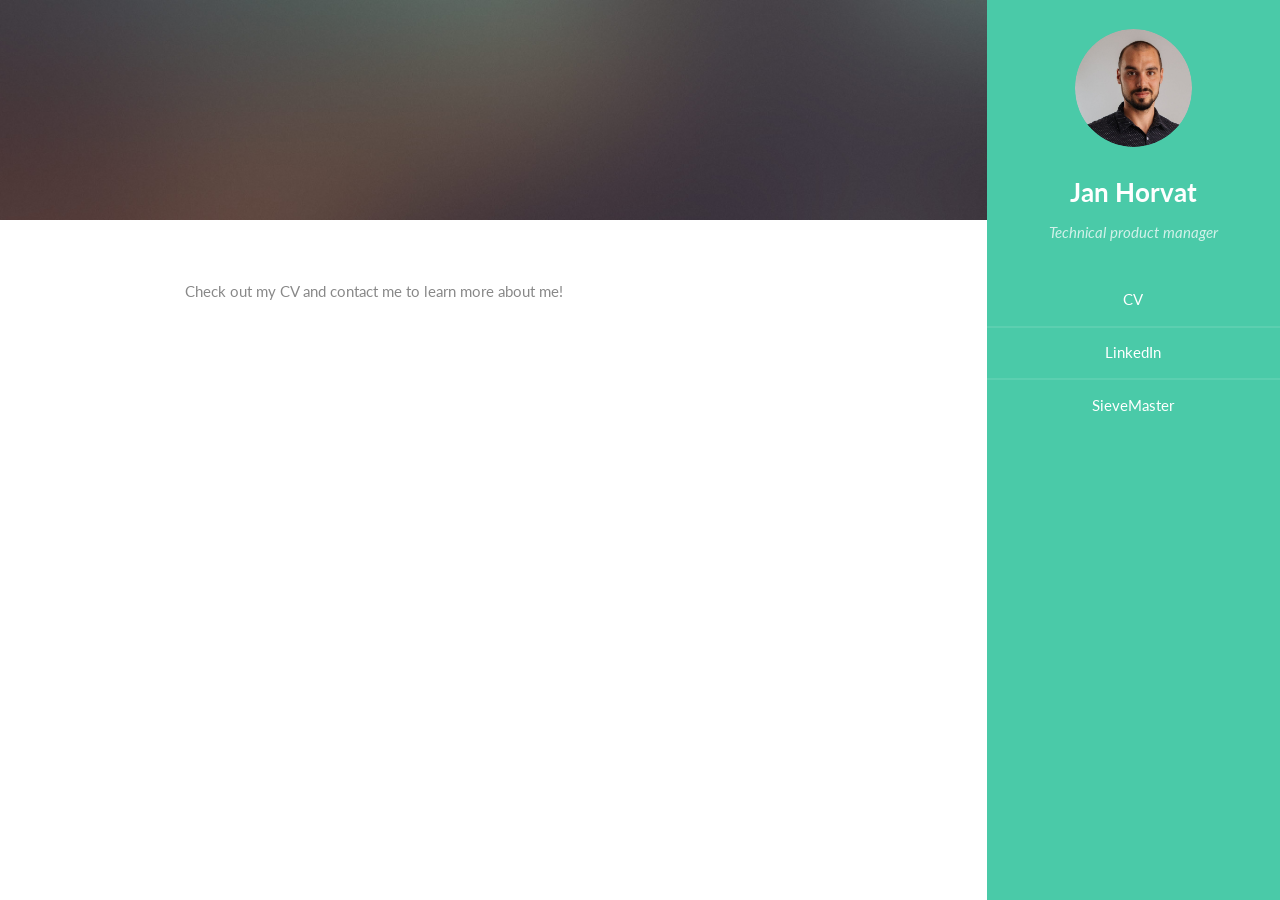
==== commit b249d588: "cv added" ====
--- a/index.html
+++ b/index.html
@@ -25,7 +25,8 @@
 				<nav id="nav">
 					<ul>
             <li><a target="_blank" href="http://janhorvat.com/jan-horvat-cv.pdf">CV</a></li>
-						<li><a target="_blank" href="http://janhorvat.com/sievemaster">SieveMaster</a></li>
+						<li><a target="_blank" href="https://www.linkedin.com/in/jan-horvat-59029147/">LinkedIn</a></li>
+            <li><a target="_blank" href="http://janhorvat.com/sievemaster">SieveMaster</a></li>
 					</ul>
 				</nav>
 			</section>
@@ -34,7 +35,7 @@
 					<div id="main">
 							<section id="one">
 								<div class="container">
-									<p>Check out my CV and contact me if you wih to learn more about me!</p>
+									<p>Check out my CV and contact me to learn more about me!</p>
 								</div>
 							</section>
 					</div>
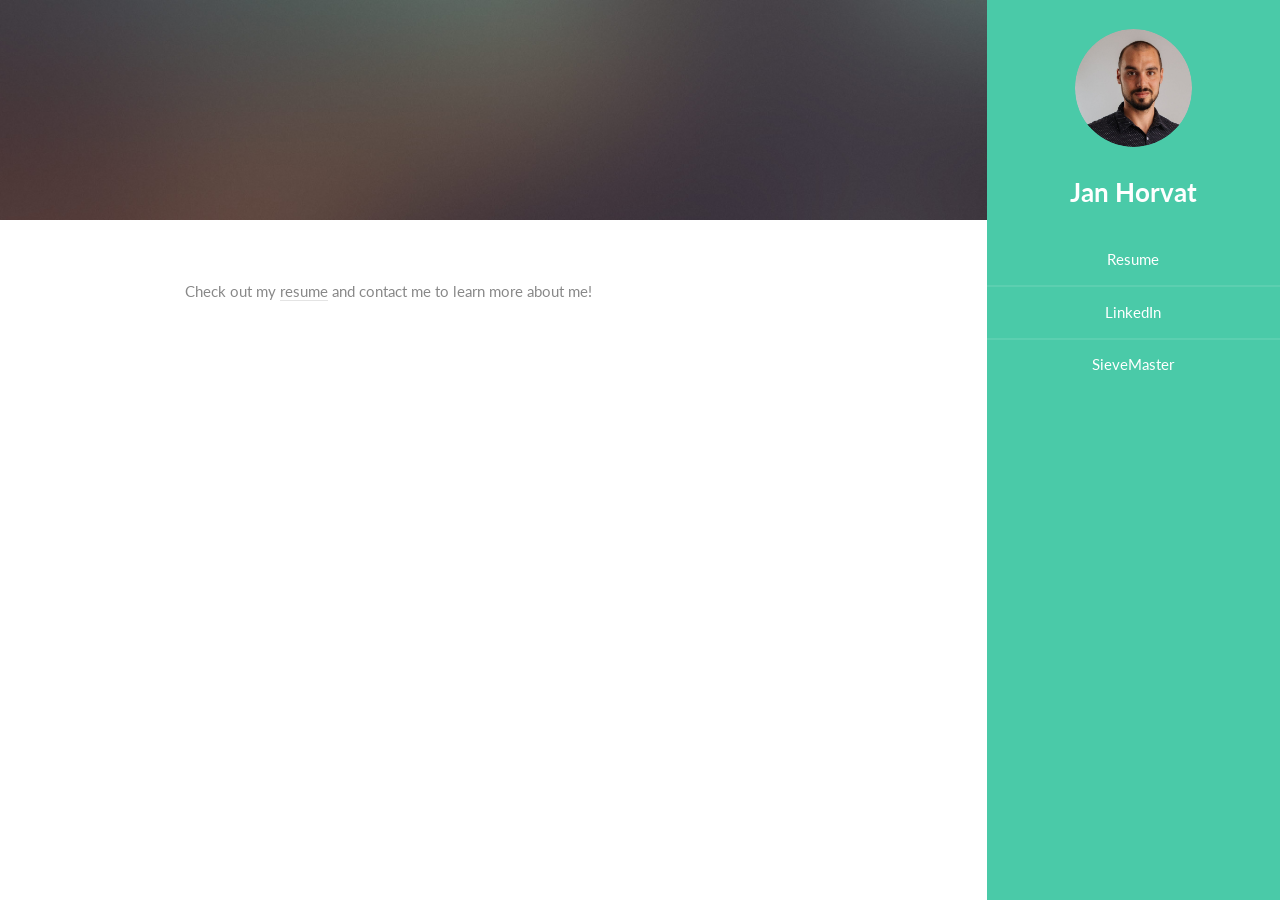
==== commit 2979cdb8: "minor changes in responsive design" ====
--- a/index.html
+++ b/index.html
@@ -20,11 +20,10 @@
 				<header>
 					<span class="image avatar"><img src="images/avatar.jpg" alt="" /></span>
 					<h1 id="logo">Jan Horvat</h1>
-					<p>Technical product manager</p>
 				</header>
 				<nav id="nav">
 					<ul>
-            <li><a target="_blank" href="http://janhorvat.com/jan-horvat-cv.pdf">CV</a></li>
+            <li><a target="_blank" href="https://drive.google.com/file/d/1tvgTYlLvcTusLJKZgWdQbXGrEy0yp6m3">Resume</a></li>
 						<li><a target="_blank" href="https://www.linkedin.com/in/jan-horvat-59029147/">LinkedIn</a></li>
             <li><a target="_blank" href="http://janhorvat.com/sievemaster">SieveMaster</a></li>
 					</ul>
@@ -35,7 +34,7 @@
 					<div id="main">
 							<section id="one">
 								<div class="container">
-									<p>Check out my CV and contact me to learn more about me!</p>
+									<p>Check out my <a href="https://drive.google.com/file/d/1tvgTYlLvcTusLJKZgWdQbXGrEy0yp6m3" target="_blank">resume</a> and contact me to learn more about me!</p>
 								</div>
 							</section>
 					</div>
--- a/assets/css/main.css
+++ b/assets/css/main.css
@@ -2711,380 +2711,3 @@
 	#titleBar {
 		display: none;
 	}
-
-	@media screen and (max-width: 1024px) {
-
-		/* Basic */
-
-			html, body {
-				overflow-x: hidden;
-			}
-
-			body, input, select, textarea {
-				font-size: 12pt;
-			}
-
-		/* Image */
-
-			.image.left, .image.right {
-				max-width: 40%;
-			}
-
-				.image.left img, .image.right img {
-					width: 100%;
-				}
-
-		/* Header */
-
-			#header {
-				-moz-backface-visibility: hidden;
-				-webkit-backface-visibility: hidden;
-				-ms-backface-visibility: hidden;
-				backface-visibility: hidden;
-				-moz-transition: -moz-transform 0.5s ease;
-				-webkit-transition: -webkit-transform 0.5s ease;
-				-ms-transition: -ms-transform 0.5s ease;
-				transition: transform 0.5s ease;
-				display: block;
-				height: 100%;
-				overflow-y: auto;
-				position: fixed;
-				top: 0;
-				width: 23em;
-				z-index: 10002;
-				-moz-transform: translateX(23em);
-				-webkit-transform: translateX(23em);
-				-ms-transform: translateX(23em);
-				transform: translateX(23em);
-				right: 0;
-			}
-
-				#header > footer {
-					bottom: auto;
-					left: auto;
-					margin: 0.5em 0 0 0;
-					position: relative;
-					right: auto;
-					top: auto;
-				}
-
-		/* Wrapper */
-
-			#wrapper {
-				-moz-backface-visibility: hidden;
-				-webkit-backface-visibility: hidden;
-				-ms-backface-visibility: hidden;
-				backface-visibility: hidden;
-				-moz-transition: -moz-transform 0.5s ease;
-				-webkit-transition: -webkit-transform 0.5s ease;
-				-ms-transition: -ms-transform 0.5s ease;
-				transition: transform 0.5s ease;
-				padding: 44px 0 1px 0;
-			}
-
-		/* One */
-
-			#one:before {
-				height: 10em;
-			}
-
-		/* Off-Canvas Navigation */
-
-			#titleBar {
-				-moz-backface-visibility: hidden;
-				-webkit-backface-visibility: hidden;
-				-ms-backface-visibility: hidden;
-				backface-visibility: hidden;
-				-moz-transition: -moz-transform 0.5s ease;
-				-webkit-transition: -webkit-transform 0.5s ease;
-				-ms-transition: -ms-transform 0.5s ease;
-				transition: transform 0.5s ease;
-				display: block;
-				height: 44px;
-				left: 0;
-				position: fixed;
-				top: 0;
-				width: 100%;
-				z-index: 10001;
-				background: #222;
-				color: #fff;
-				min-width: 320px;
-			}
-
-				#titleBar .title {
-					color: #fff;
-					display: block;
-					font-weight: 700;
-					height: 44px;
-					line-height: 44px;
-					padding: 0 1em;
-					width: 100%;
-					text-align: left;
-				}
-
-					#titleBar .title a {
-						border: 0;
-						text-decoration: none;
-					}
-
-				#titleBar .toggle {
-					text-decoration: none;
-					height: 4em;
-					position: absolute;
-					top: 0;
-					width: 6em;
-					border: 0;
-					outline: 0;
-					right: 0;
-				}
-
-					#titleBar .toggle:before {
-						-moz-osx-font-smoothing: grayscale;
-						-webkit-font-smoothing: antialiased;
-						font-family: FontAwesome;
-						font-style: normal;
-						font-weight: normal;
-						text-transform: none !important;
-					}
-
-					#titleBar .toggle:before {
-						background: #4acaa8;
-						color: #ffffff;
-						content: '\f0c9';
-						display: block;
-						font-size: 18px;
-						height: 44px;
-						line-height: 44px;
-						position: absolute;
-						text-align: center;
-						top: 0;
-						width: 64px;
-						right: 0;
-					}
-
-			body.header-visible #wrapper, body.header-visible #titleBar {
-				-moz-transform: translateX(-23em);
-				-webkit-transform: translateX(-23em);
-				-ms-transform: translateX(-23em);
-				transform: translateX(-23em);
-			}
-
-			body.header-visible #header {
-				-moz-transform: translateX(0);
-				-webkit-transform: translateX(0);
-				-ms-transform: translateX(0);
-				transform: translateX(0);
-			}
-
-	}
-
-/* Small */
-
-	@media screen and (max-width: 736px) {
-
-		/* Basic */
-
-			body, input, select, textarea {
-				font-size: 12pt;
-			}
-
-			h1 br, h2 br, h3 br, h4 br, h5 br, h6 br {
-				display: none;
-			}
-
-			h2 {
-				font-size: 1.75em;
-			}
-
-			h3 {
-				font-size: 1.5em;
-			}
-
-			h4 {
-				font-size: 1em;
-			}
-
-		/* Image */
-
-			.image.left {
-				margin: 0 1.5em 1em 0;
-			}
-
-			.image.right {
-				margin: 0 0 1em 1.5em;
-			}
-
-		/* Section/Article */
-
-			header br {
-				display: none;
-			}
-
-			header.major h2 {
-				font-size: 2.5em;
-			}
-
-				header.major h2 + p {
-					font-size: 1.5em;
-				}
-
-		/* Features */
-
-			.features article .image {
-				display: block;
-				margin: 0 0 2.25em 0;
-				padding-right: 0;
-				width: 100%;
-			}
-
-			.features article .inner {
-				display: block;
-				width: 100%;
-			}
-
-		/* Header */
-
-			#header {
-				width: 17em;
-				-moz-transform: translateX(17em);
-				-webkit-transform: translateX(17em);
-				-ms-transform: translateX(17em);
-				transform: translateX(17em);
-				right: 0;
-			}
-
-				#header > header {
-					padding: 2em;
-				}
-
-					#header > header .avatar {
-						margin: 0 auto 1.6875em auto;
-						width: 6em;
-					}
-
-					#header > header h1 {
-						font-size: 1.5em;
-					}
-
-					#header > header p {
-						margin: 1em 0 0 0;
-					}
-
-				#header > footer {
-					padding: 1.5em;
-				}
-
-		/* Main */
-
-			#main > section > .container {
-				padding: 2em 0 0 0;
-			}
-
-		/* One */
-
-			#one:before {
-				height: 7em;
-			}
-
-		/* Footer */
-
-			#footer {
-				text-align: center;
-			}
-
-				#footer .copyright li {
-					border-left: 0;
-					display: block;
-					line-height: 1.75em;
-					margin: 0.75em 0 0 0;
-					padding-left: 0;
-				}
-
-					#footer .copyright li:first-child {
-						margin-top: 0;
-					}
-
-		/* Off-Canvas Navigation */
-
-			#titleBar .toggle {
-				height: 4em;
-				width: 6em;
-			}
-
-				#titleBar .toggle:before {
-					font-size: 14px;
-					width: 44px;
-				}
-
-			body.header-visible #wrapper, body.header-visible #titleBar {
-				-moz-transform: translateX(-17em);
-				-webkit-transform: translateX(-17em);
-				-ms-transform: translateX(-17em);
-				transform: translateX(-17em);
-			}
-
-	}
-
-/* XSmall */
-
-	@media screen and (max-width: 480px) {
-
-		/* Basic */
-
-			html, body {
-				min-width: 320px;
-			}
-
-			body, input, select, textarea {
-				font-size: 12pt;
-			}
-
-		/* List */
-
-			ul.actions {
-				margin: 0 0 2.25em 0;
-			}
-
-				ul.actions li {
-					display: block;
-					padding: 1.125em 0 0 0;
-					text-align: center;
-					width: 100%;
-				}
-
-					ul.actions li:first-child {
-						padding-top: 0;
-					}
-
-					ul.actions li > * {
-						width: 100%;
-						margin: 0 !important;
-					}
-
-						ul.actions li > *.icon:before {
-							margin-left: -2em;
-						}
-
-				ul.actions.small li {
-					padding: 0.5625em 0 0 0;
-				}
-
-					ul.actions.small li:first-child {
-						padding-top: 0;
-					}
-
-			ul.feature-icons li {
-				display: block;
-				width: 100%;
-			}
-
-		/* Button */
-
-			input[type="submit"],
-			input[type="reset"],
-			input[type="button"],
-			.button {
-				padding: 0;
-			}
-
-	}
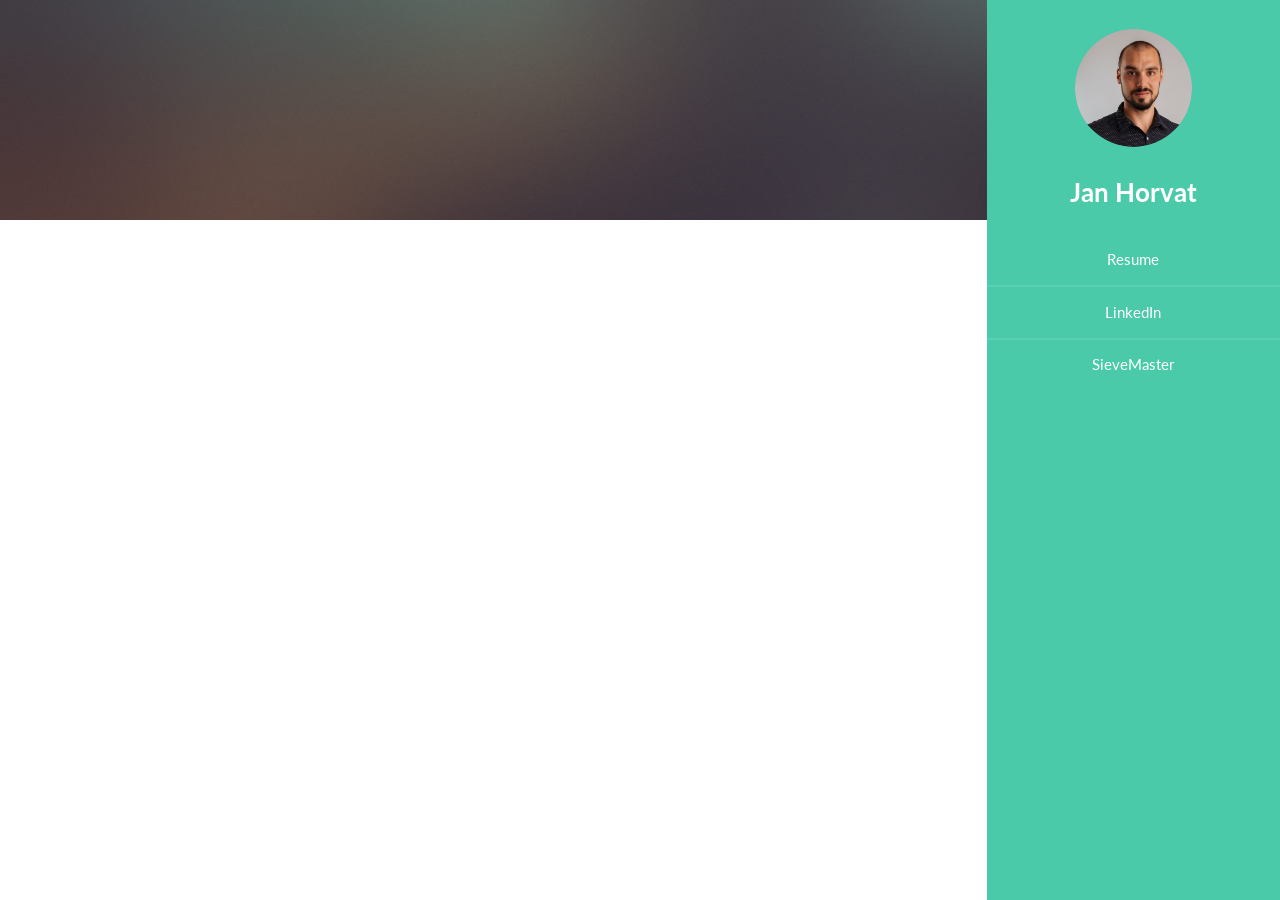
==== commit c5908f02: "copy changes" ====
--- a/index.html
+++ b/index.html
@@ -34,7 +34,7 @@
 					<div id="main">
 							<section id="one">
 								<div class="container">
-									<p>Check out my <a href="https://drive.google.com/file/d/1tvgTYlLvcTusLJKZgWdQbXGrEy0yp6m3" target="_blank">resume</a> and contact me to learn more about me!</p>
+
 								</div>
 							</section>
 					</div>
